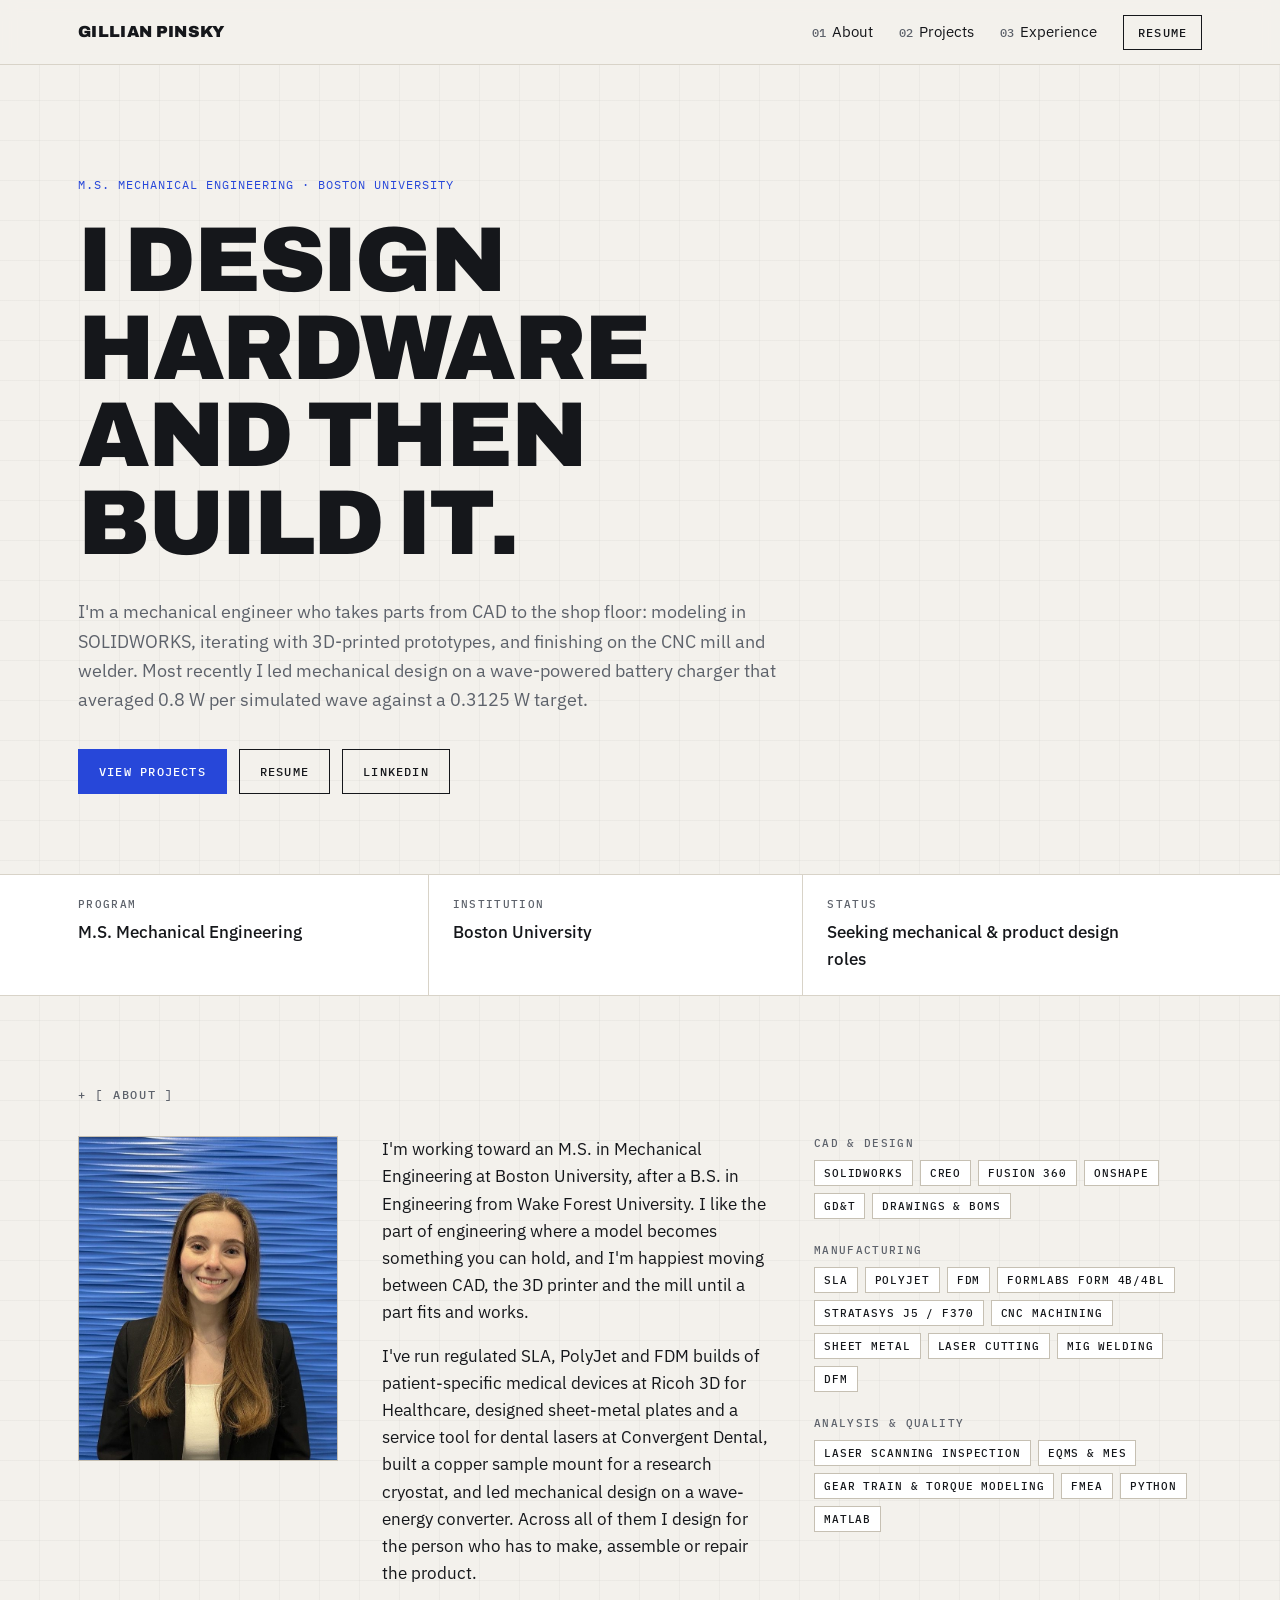
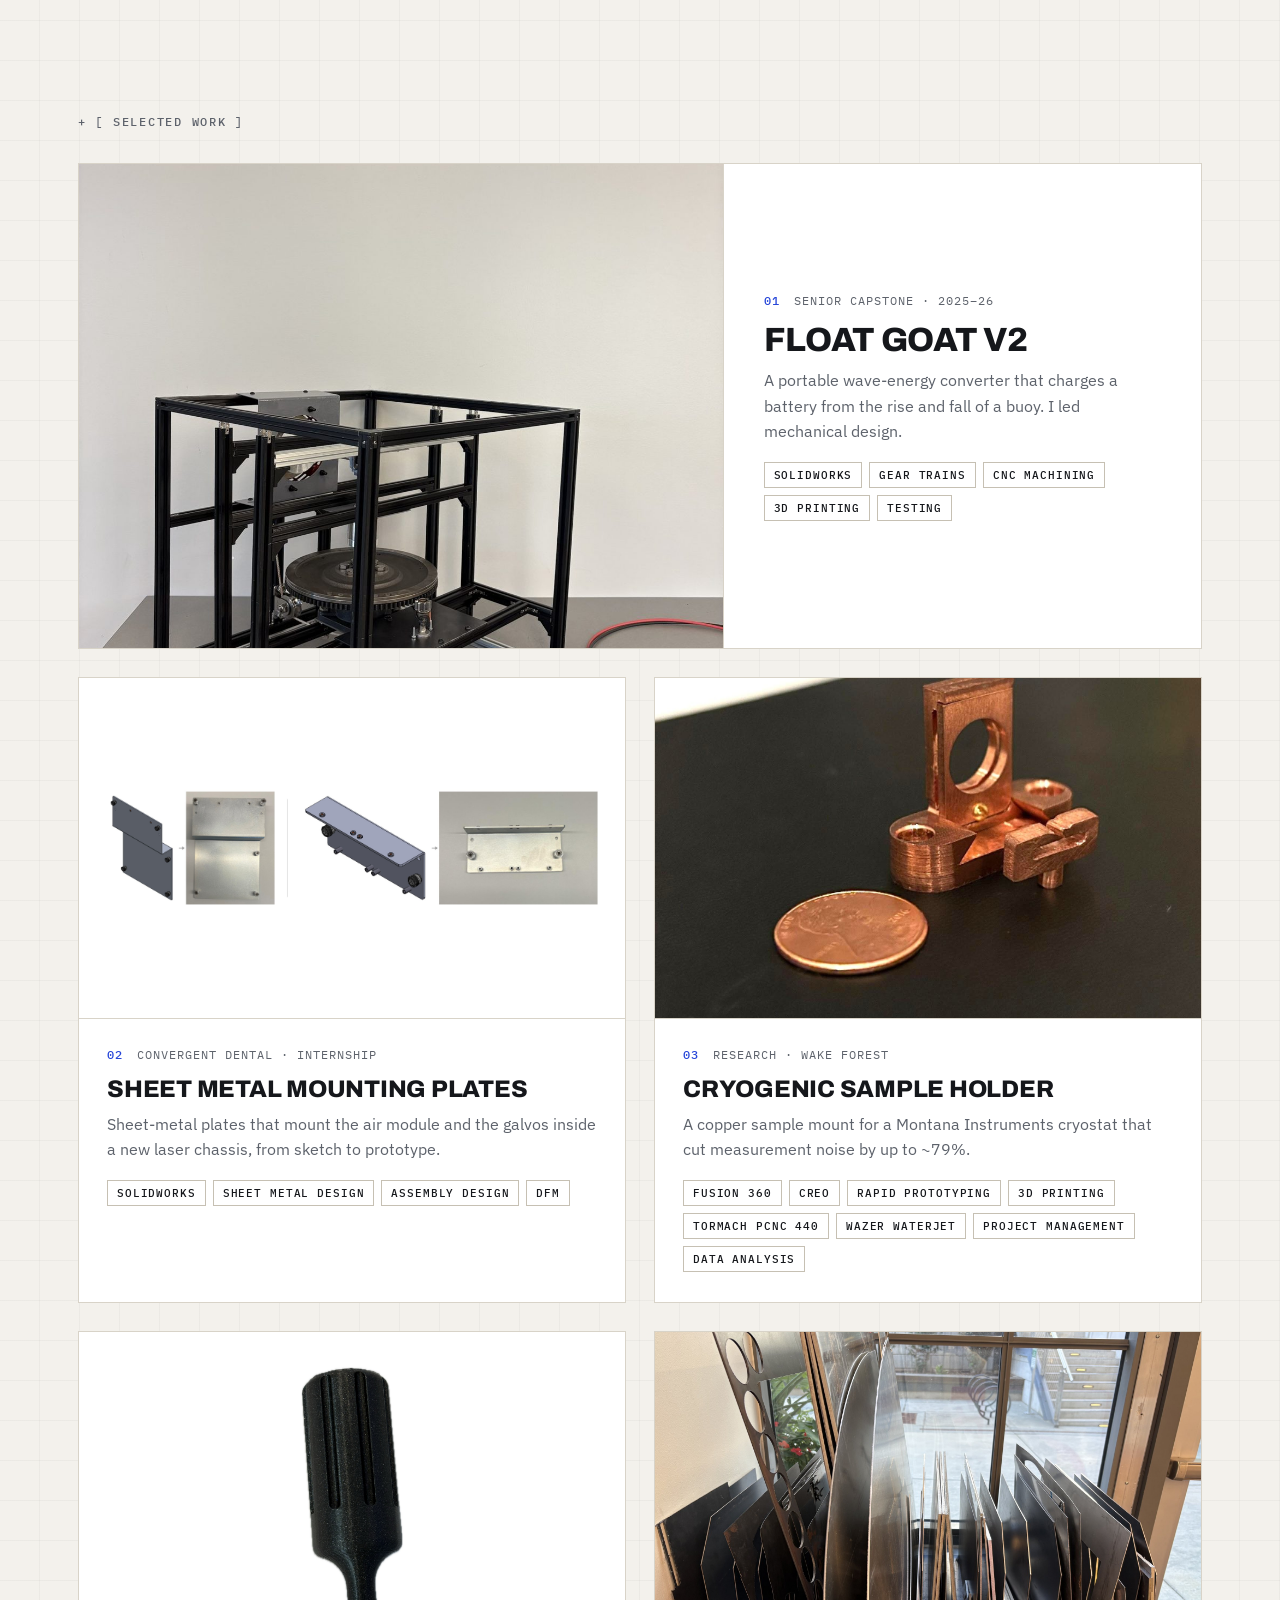
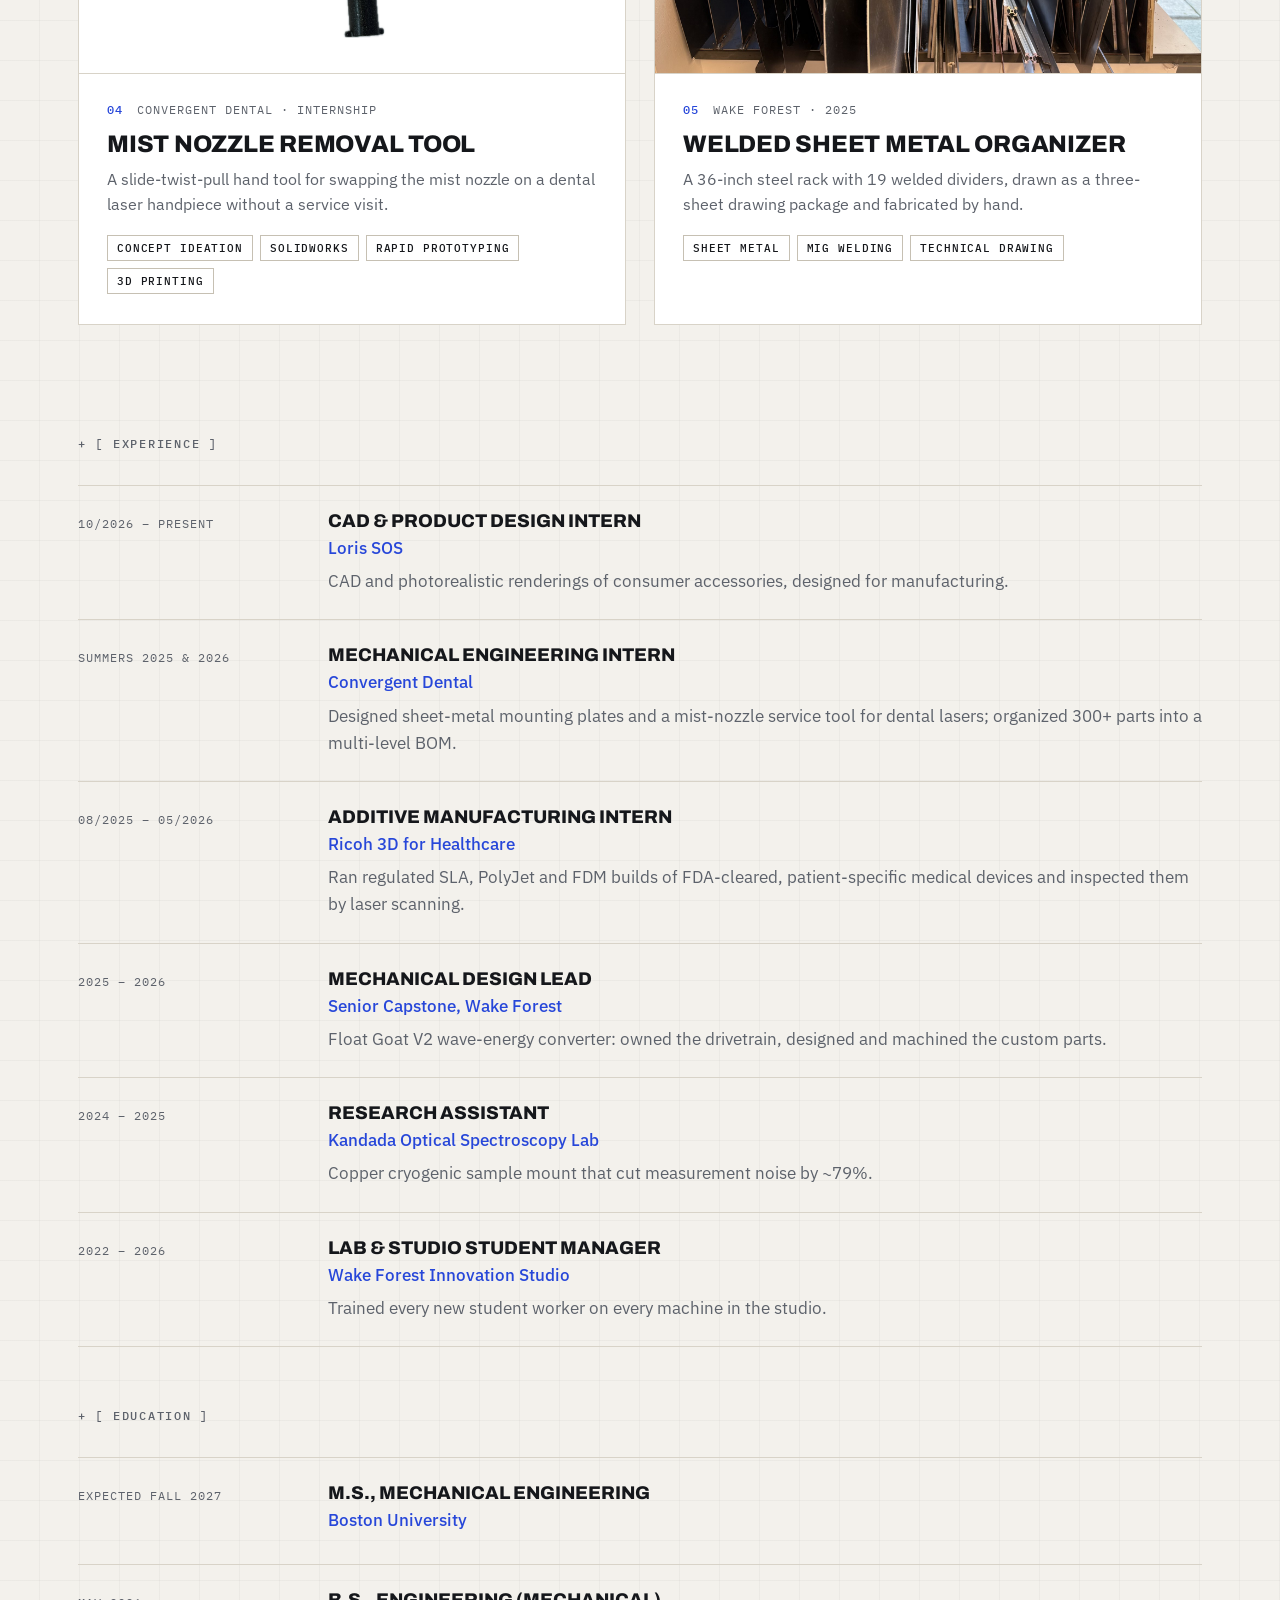
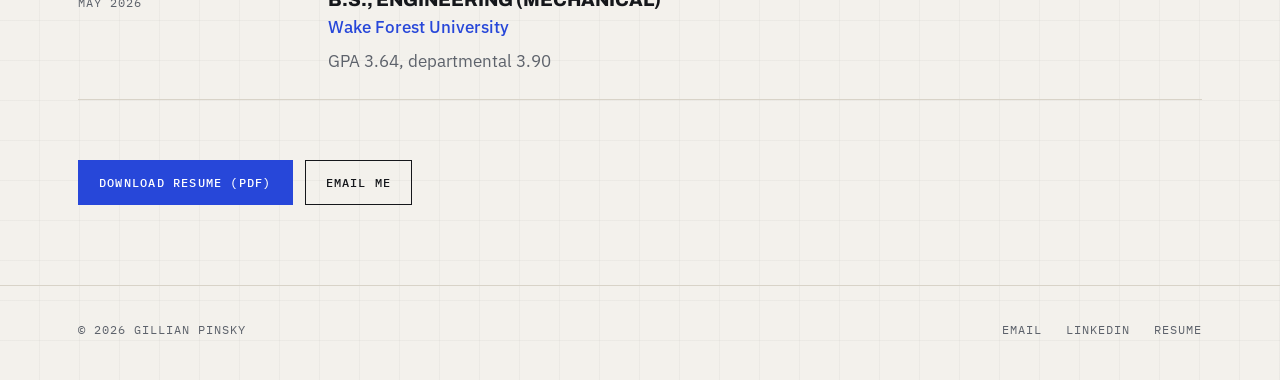
==== index.html @ eac373d4 "Correct overstated claims: power comparison, RPM deviation, lifespan, payback, plates and nozzle res" ====
<!doctype html>
<html lang="en">
<head>
<meta charset="utf-8">
<meta name="viewport" content="width=device-width, initial-scale=1">
<title>Gillian Pinsky | Mechanical Engineer</title>
<meta name="description" content="Engineering portfolio of Gillian Pinsky: mechanical design, prototyping and fabrication.">
<meta property="og:title" content="Gillian Pinsky | Mechanical Engineer">
<meta property="og:description" content="Engineering portfolio of Gillian Pinsky: mechanical design, prototyping and fabrication.">
<meta property="og:image" content="assets/float-goat/prototype-front-three-quarter-1.jpg">
<link rel="icon" href="data:image/svg+xml,<svg xmlns='http://www.w3.org/2000/svg' viewBox='0 0 100 100'><rect width='100' height='100' fill='%2314161a'/><text x='50' y='66' font-size='46' text-anchor='middle' fill='%23f2f0eb' font-family='Arial' font-weight='900'>GP</text></svg>">
<link rel="preconnect" href="https://fonts.googleapis.com"><link rel="preconnect" href="https://fonts.gstatic.com" crossorigin><link href="https://fonts.googleapis.com/css2?family=Archivo:wght@500;700;800;900&family=IBM+Plex+Mono:wght@400;500&family=IBM+Plex+Sans:wght@400;500;600&display=swap" rel="stylesheet">
<link rel="stylesheet" href="css/style.css?v=1794260474">
</head>
<body>
<header class="hdr"><div class="wrap">
  <a class="brand" href="index.html#top">GILLIAN PINSKY</a>
  <nav><a href="index.html#about"><i>01</i>About</a><a href="index.html#projects"><i>02</i>Projects</a><a href="index.html#experience"><i>03</i>Experience</a><a class="resume" href="files/Gillian-Pinsky-Resume.pdf">Resume</a></nav>
</div></header>
<main id="top">

<section class="hero"><div class="wrap">
<div class="mono kicker">M.S. MECHANICAL ENGINEERING &middot; BOSTON UNIVERSITY</div>
<h1>I design hardware and then build it.</h1>
<p class="lede">I'm a mechanical engineer who takes parts from CAD to the shop floor: modeling in SOLIDWORKS, iterating with 3D-printed prototypes, and finishing on the CNC mill and welder. Most recently I led mechanical design on a wave-powered battery charger that averaged 0.8 W per simulated wave against a 0.3125 W target.</p>
<div class="btns"><a class="btn solid" href="#projects">View projects</a><a class="btn" href="files/Gillian-Pinsky-Resume.pdf">Resume</a><a class="btn" href="https://www.linkedin.com/in/gillian-pinsky-1a576a236/">LinkedIn</a></div>
</div></section>

<section class="facts"><div class="wrap">
<div><div class="k">Program</div><div class="v">M.S. Mechanical Engineering</div></div>
<div><div class="k">Institution</div><div class="v">Boston University</div></div>
<div><div class="k">Status</div><div class="v">Seeking mechanical &amp; product design roles</div></div>
</div></section>

<section id="about" class="sec"><div class="wrap">
<div class="label">+ [ ABOUT ]</div>
<div class="about">
<img class="headshot" src="assets/about/headshot.jpg" alt="Gillian Pinsky">
<div class="prose">
<p>I'm working toward an M.S. in Mechanical Engineering at Boston University, after a B.S. in Engineering from Wake Forest University. I like the part of engineering where a model becomes something you can hold, and I'm happiest moving between CAD, the 3D printer and the mill until a part fits and works.</p>
<p>I've run regulated SLA, PolyJet and FDM builds of patient-specific medical devices at Ricoh 3D for Healthcare, designed sheet-metal plates and a service tool for dental lasers at Convergent Dental, built a copper sample mount for a research cryostat, and led mechanical design on a wave-energy converter. Across all of them I design for the person who has to make, assemble or repair the product.</p>
</div>
<div class="skills">
<div class="k">CAD &amp; Design</div><div class="chips"><span>SOLIDWORKS</span><span>Creo</span><span>Fusion 360</span><span>Onshape</span><span>GD&amp;T</span><span>Drawings &amp; BOMs</span></div>
<div class="k">Manufacturing</div><div class="chips"><span>SLA</span><span>PolyJet</span><span>FDM</span><span>Formlabs Form 4B/4BL</span><span>Stratasys J5 / F370</span><span>CNC machining</span><span>Sheet metal</span><span>Laser cutting</span><span>MIG welding</span><span>DFM</span></div>
<div class="k">Analysis &amp; Quality</div><div class="chips"><span>Laser scanning inspection</span><span>eQMS &amp; MES</span><span>Gear train &amp; torque modeling</span><span>FMEA</span><span>Python</span><span>MATLAB</span></div>
</div>
</div>
</div></section>

<section id="projects" class="sec"><div class="wrap">
<div class="label">+ [ SELECTED WORK ]</div>
<div class="cards"><a class="card" href="projects/float-goat.html">
<div class="thumb"><img src="assets/float-goat/prototype-front-three-quarter-1.jpg" alt="Float Goat V2" loading="lazy"></div>
<div class="card-body"><div class="mono row"><b>01</b><span>SENIOR CAPSTONE &middot; 2025&ndash;26</span></div>
<h3>Float Goat V2</h3><p>A portable wave-energy converter that charges a battery from the rise and fall of a buoy. I led mechanical design.</p><div class="chips"><span>SOLIDWORKS</span><span>Gear trains</span><span>CNC machining</span><span>3D printing</span><span>Testing</span></div></div></a><a class="card" href="projects/sheet-metal-plates.html">
<div class="thumb pad"><img src="assets/plates/hero-cad-to-prototype.jpg" alt="Sheet Metal Mounting Plates" loading="lazy"></div>
<div class="card-body"><div class="mono row"><b>02</b><span>CONVERGENT DENTAL &middot; INTERNSHIP</span></div>
<h3>Sheet Metal Mounting Plates</h3><p>Sheet-metal plates that mount the air module and the galvos inside a new laser chassis, from sketch to prototype.</p><div class="chips"><span>SOLIDWORKS</span><span>Sheet metal design</span><span>Assembly design</span><span>DFM</span></div></div></a><a class="card" href="projects/cryogenic-sample-holder.html">
<div class="thumb"><img src="assets/cryo/machined-final-penny.jpg" alt="Cryogenic Sample Holder" loading="lazy"></div>
<div class="card-body"><div class="mono row"><b>03</b><span>RESEARCH &middot; WAKE FOREST</span></div>
<h3>Cryogenic Sample Holder</h3><p>A copper sample mount for a Montana Instruments cryostat that cut measurement noise by up to ~79%.</p><div class="chips"><span>Fusion 360</span><span>Creo</span><span>Rapid prototyping</span><span>3D printing</span><span>Tormach PCNC 440</span><span>Wazer waterjet</span><span>Project management</span><span>Data analysis</span></div></div></a><a class="card" href="projects/mist-nozzle-tool.html">
<div class="thumb pad"><img src="assets/nozzle/printed-tool.jpg" alt="Mist Nozzle Removal Tool" loading="lazy"></div>
<div class="card-body"><div class="mono row"><b>04</b><span>CONVERGENT DENTAL &middot; INTERNSHIP</span></div>
<h3>Mist Nozzle Removal Tool</h3><p>A slide-twist-pull hand tool for swapping the mist nozzle on a dental laser handpiece without a service visit.</p><div class="chips"><span>Concept ideation</span><span>SOLIDWORKS</span><span>Rapid prototyping</span><span>3D printing</span></div></div></a><a class="card" href="projects/sheet-metal-organizer.html">
<div class="thumb"><img src="assets/organizer/rack-in-use.jpg" alt="Welded Sheet Metal Organizer" loading="lazy"></div>
<div class="card-body"><div class="mono row"><b>05</b><span>WAKE FOREST &middot; 2025</span></div>
<h3>Welded Sheet Metal Organizer</h3><p>A 36-inch steel rack with 19 welded dividers, drawn as a three-sheet drawing package and fabricated by hand.</p><div class="chips"><span>Sheet metal</span><span>MIG welding</span><span>Technical drawing</span></div></div></a></div>
</div></section>

<section id="experience" class="sec"><div class="wrap">
<div class="label">+ [ EXPERIENCE ]</div>
<div class="xp"><div class="xp-row"><div class="mono when">10/2026 &ndash; Present</div><div><h3>CAD &amp; Product Design Intern</h3><div class="org">Loris SOS</div><p>CAD and photorealistic renderings of consumer accessories, designed for manufacturing.</p></div></div><div class="xp-row"><div class="mono when">Summers 2025 &amp; 2026</div><div><h3>Mechanical Engineering Intern</h3><div class="org">Convergent Dental</div><p>Designed sheet-metal mounting plates and a mist-nozzle service tool for dental lasers; organized 300+ parts into a multi-level BOM.</p></div></div><div class="xp-row"><div class="mono when">08/2025 &ndash; 05/2026</div><div><h3>Additive Manufacturing Intern</h3><div class="org">Ricoh 3D for Healthcare</div><p>Ran regulated SLA, PolyJet and FDM builds of FDA-cleared, patient-specific medical devices and inspected them by laser scanning.</p></div></div><div class="xp-row"><div class="mono when">2025 &ndash; 2026</div><div><h3>Mechanical Design Lead</h3><div class="org">Senior Capstone, Wake Forest</div><p>Float Goat V2 wave-energy converter: owned the drivetrain, designed and machined the custom parts.</p></div></div><div class="xp-row"><div class="mono when">2024 &ndash; 2025</div><div><h3>Research Assistant</h3><div class="org">Kandada Optical Spectroscopy Lab</div><p>Copper cryogenic sample mount that cut measurement noise by ~79%.</p></div></div><div class="xp-row"><div class="mono when">2022 &ndash; 2026</div><div><h3>Lab &amp; Studio Student Manager</h3><div class="org">Wake Forest Innovation Studio</div><p>Trained every new student worker on every machine in the studio.</p></div></div></div>
<div class="label">+ [ EDUCATION ]</div>
<div class="xp">
<div class="xp-row"><div class="mono when">Expected Fall 2027</div><div><h3>M.S., Mechanical Engineering</h3><div class="org">Boston University</div></div></div>
<div class="xp-row"><div class="mono when">May 2026</div><div><h3>B.S., Engineering (Mechanical)</h3><div class="org">Wake Forest University</div><p>GPA 3.64, departmental 3.90</p></div></div>
</div>
<div class="btns"><a class="btn solid" href="files/Gillian-Pinsky-Resume.pdf">Download resume (PDF)</a><a class="btn" href="mailto:gillianapinsky@gmail.com">Email me</a></div>
</div></section>

</main>
<footer class="ftr"><div class="wrap">
  <div class="mono">&copy; 2026 GILLIAN PINSKY</div>
  <div class="mono links"><a href="mailto:gillianapinsky@gmail.com">EMAIL</a><a href="https://www.linkedin.com/in/gillian-pinsky-1a576a236/">LINKEDIN</a><a href="files/Gillian-Pinsky-Resume.pdf">RESUME</a></div>
</div></footer>
</body>
</html>
---- css/style.css ----
/* Gillian Pinsky portfolio, design v2 */
:root{
  --bg:#f3f1ec; --surface:#ffffff; --ink:#15171b; --muted:#5d626b; --line:#d8d3c8; --line2:#c6c0b3;
  --accent:#2747d9; --accent-ink:#ffffff;
  --display:"Archivo",system-ui,sans-serif; --body:"IBM Plex Sans",system-ui,sans-serif; --mono:"IBM Plex Mono",ui-monospace,monospace;
}
*{box-sizing:border-box}
html{scroll-behavior:smooth;scroll-padding-top:80px}
body{margin:0;background:var(--bg);color:var(--ink);font:400 17px/1.6 var(--body);-webkit-font-smoothing:antialiased;
  background-image:linear-gradient(var(--bg) 0 0),repeating-linear-gradient(0deg,transparent 0 39px,rgba(21,23,27,.035) 39px 40px),repeating-linear-gradient(90deg,transparent 0 39px,rgba(21,23,27,.035) 39px 40px);
  background-size:0 0,auto,auto}
img,video{max-width:100%;display:block}
a{color:inherit;text-decoration:none}
.wrap{max-width:1180px;margin:0 auto;padding:0 28px}
.mono{font-family:var(--mono);font-size:.78rem;letter-spacing:.08em;text-transform:uppercase}

/* header */
.hdr{position:sticky;top:0;z-index:20;background:rgba(243,241,236,.92);backdrop-filter:blur(8px);border-bottom:1px solid var(--line)}
.hdr .wrap{display:flex;align-items:center;justify-content:space-between;height:64px}
.brand{font:900 1rem/1 var(--display);letter-spacing:.02em}
.hdr nav{display:flex;align-items:center;gap:26px;font-size:.92rem}
.hdr nav a i{font:500 .72rem var(--mono);color:var(--muted);font-style:normal;margin-right:6px}
.hdr nav a:hover,.hdr nav a.on{color:var(--accent)}
.hdr nav a.on i,.hdr nav a:hover i{color:var(--accent)}
.hdr nav .resume{font:500 .72rem var(--mono);letter-spacing:.1em;text-transform:uppercase;border:1px solid var(--ink);padding:9px 14px}
.hdr nav .resume:hover{background:var(--ink);color:var(--bg)}

/* hero */
.hero{padding:110px 0 80px}
.kicker{color:var(--accent);margin-bottom:22px}
.kicker b{font-weight:500}
.hero h1,.phero h1{font:900 clamp(2.6rem,7.2vw,6rem)/.95 var(--display);text-transform:uppercase;letter-spacing:-.025em;margin:0 0 30px;max-width:13ch}
.phero h1{font-size:clamp(2.3rem,5.6vw,4.6rem);max-width:16ch}
.lede{font-size:1.15rem;color:var(--muted);max-width:40em;margin:0}
.btns{display:flex;flex-wrap:wrap;gap:12px;margin-top:34px}
.btn{font:500 .76rem var(--mono);letter-spacing:.1em;text-transform:uppercase;border:1px solid var(--ink);padding:14px 20px;transition:.15s}
.btn:hover{background:var(--ink);color:var(--bg)}
.btn.solid{background:var(--accent);border-color:var(--accent);color:var(--accent-ink)}
.btn.solid:hover{background:var(--ink);border-color:var(--ink)}

/* facts strip */
.facts{border-top:1px solid var(--line);border-bottom:1px solid var(--line);background:var(--surface)}
.facts .wrap{display:grid;grid-template-columns:repeat(auto-fit,minmax(200px,1fr))}
.facts .wrap>div{padding:22px 24px 22px 0;border-right:1px solid var(--line);margin-right:24px}
.facts .wrap>div:last-child{border-right:0}
.k{font:500 .7rem var(--mono);letter-spacing:.12em;text-transform:uppercase;color:var(--muted);margin-bottom:8px}
.v{font-weight:500}

/* sections */
.sec{padding:90px 0 20px}
.label{font:500 .78rem var(--mono);letter-spacing:.14em;color:var(--muted);margin:0 0 34px}
.chips{display:flex;flex-wrap:wrap;gap:7px}
.chips span{font:500 .68rem var(--mono);letter-spacing:.08em;text-transform:uppercase;border:1px solid var(--line2);background:var(--surface);padding:5px 9px}

/* about */
.about{display:grid;grid-template-columns:260px 1fr 1fr;gap:44px;align-items:start}
.headshot{width:100%;aspect-ratio:4/5;object-fit:cover;border:1px solid var(--line2)}
.prose p{margin:0 0 16px}
.skills .k{margin:0 0 10px}
.skills .chips{margin-bottom:24px}

/* project cards */
.cards{display:grid;grid-template-columns:repeat(2,1fr);gap:28px}
.card{background:var(--surface);border:1px solid var(--line);display:flex;flex-direction:column;transition:.2s}
.card:hover{border-color:var(--ink);transform:translateY(-3px)}
.card:first-child{grid-column:1/-1;display:grid;grid-template-columns:1.35fr 1fr}
.thumb{aspect-ratio:16/10;overflow:hidden;background:#fff;border-bottom:1px solid var(--line)}
.card:first-child .thumb{aspect-ratio:auto;min-height:380px;border-bottom:0;border-right:1px solid var(--line)}
.thumb img{width:100%;height:100%;object-fit:cover;transition:.4s}
.thumb.pad img{object-fit:contain;padding:22px}
.card:hover .thumb img{transform:scale(1.03)}
.card-body{padding:26px 28px 30px}
.card-body .row{display:flex;gap:14px;color:var(--muted);margin-bottom:12px}
.card-body .row b{color:var(--accent);font-weight:500}
.card h3{font:800 1.5rem/1.05 var(--display);text-transform:uppercase;letter-spacing:-.01em;margin:0 0 10px}
.card:first-child h3{font-size:2.1rem}
.card p{color:var(--muted);margin:0 0 18px;font-size:.98rem}

/* experience */
.xp{border-top:1px solid var(--line);margin-bottom:60px}
.xp-row{display:grid;grid-template-columns:220px 1fr;gap:30px;padding:24px 0;border-bottom:1px solid var(--line)}
.xp-row .when{color:var(--muted);padding-top:4px}
.xp-row h3{font:800 1.15rem/1.2 var(--display);text-transform:uppercase;margin:0}
.org{color:var(--accent);font-weight:500;margin:3px 0 6px}
.xp-row p{margin:0;color:var(--muted)}

/* project page */
.phero{padding:70px 0 50px}
.back{display:inline-block;color:var(--muted);margin-bottom:44px}
.back:hover{color:var(--accent)}
.block{padding:56px 0 0}
.block .label{margin:24px 0 0;padding-top:30px;border-top:1px solid var(--line)}
.block-text{max-width:46em;margin-bottom:26px}
.block h2{font:900 clamp(1.5rem,3vw,2.2rem)/1.05 var(--display);text-transform:uppercase;letter-spacing:-.01em;margin:0 0 12px;display:flex;align-items:baseline;gap:16px}
.block h2 .num{font:500 .85rem var(--mono);color:var(--accent);letter-spacing:.08em}
.block-text p{margin:0;color:var(--muted);font-size:1.07rem}
.block-text ul{margin:0;padding-left:1.15em;color:var(--muted);font-size:1.07rem}
.block-text li{margin-bottom:6px}
.hero-fig{padding-top:40px}
.fig{margin:0 0 22px}
.frame{display:flex;align-items:center;justify-content:center;background:var(--surface);border:1px solid var(--line);overflow:hidden}
.fig img,.fig video{width:100%;height:auto;max-height:720px;object-fit:contain}
.fig.pad .frame{padding:28px}
.fig figcaption{font:500 .7rem var(--mono);letter-spacing:.1em;text-transform:uppercase;color:var(--muted);margin-top:10px}
.figrow{display:grid;gap:22px;align-items:stretch}
.figrow.n2{grid-template-columns:1fr 1fr}
.figrow.n3{grid-template-columns:repeat(3,1fr)}
.figrow.n4{grid-template-columns:repeat(4,1fr)}
.figrow .fig{display:flex;flex-direction:column}
.figrow .frame{flex:1;min-height:0}
.figrow .fig img{max-height:520px}
.stats{display:grid;grid-template-columns:repeat(auto-fit,minmax(170px,1fr));border:1px solid var(--line);background:var(--surface);margin-bottom:22px}
.stats>div{padding:22px 24px;border-right:1px solid var(--line)}
.stats>div:last-child{border-right:0}
.stats b{display:block;font:900 2rem/1 var(--display);margin-bottom:6px}
.stats span{font:500 .7rem var(--mono);letter-spacing:.1em;text-transform:uppercase;color:var(--muted)}
.next{margin-top:80px;padding:50px 0;border-top:1px solid var(--line)}
.next .k{margin-bottom:12px}
.next a{font:900 clamp(1.6rem,4vw,3rem)/1 var(--display);text-transform:uppercase;letter-spacing:-.015em}
.next a:hover{color:var(--accent)}

/* footer */
.ftr{border-top:1px solid var(--line);padding:34px 0 40px;margin-top:60px;color:var(--muted)}
.ftr .wrap{display:flex;justify-content:space-between;gap:20px;flex-wrap:wrap}
.ftr .links{display:flex;gap:24px}
.ftr a:hover{color:var(--accent)}

@media (max-width:900px){
  .about{grid-template-columns:1fr}
  .headshot{max-width:260px}
  .cards{grid-template-columns:1fr}
  .card:first-child{grid-template-columns:1fr}
  .card:first-child .thumb{min-height:0;aspect-ratio:16/10;border-right:0;border-bottom:1px solid var(--line)}
  .figrow.n3,.figrow.n4{grid-template-columns:1fr 1fr}
  .xp-row{grid-template-columns:1fr;gap:6px}
}
@media (max-width:640px){
  .wrap{padding:0 16px}
  .hdr nav{gap:14px;font-size:.85rem}
  .hdr nav a i,.hdr nav .resume{display:none}
  .hero{padding:70px 0 50px}
  .figrow.n2,.figrow.n3,.figrow.n4{grid-template-columns:1fr}
  .stats{grid-template-columns:1fr}
  .stats>div{border-right:0;border-bottom:1px solid var(--line)}
  .facts .wrap>div{border-right:0;border-bottom:1px solid var(--line);margin-right:0}
}
.fig.small img{width:auto;max-width:min(100%,560px);margin:0 auto}
.card:first-child .thumb{aspect-ratio:4/3;min-height:0}
.card:first-child .card-body{align-self:center;padding:40px}
/* detail content */
.block-text{max-width:52em}
.block-text p+p{margin-top:12px}
.block-text ol{margin:0;padding-left:1.3em;color:var(--muted);font-size:1.07rem}
.block-text ol li{margin-bottom:6px}
.block-text b{color:var(--ink);font-weight:600}
.block-text ul+p,.block-text .table-wrap+p,.block-text p+ul,.block-text p+.table-wrap,.block-text ul+.table-wrap{margin-top:14px}
.note{font-size:.95rem!important;margin-top:12px!important}
.table-wrap{overflow-x:auto;margin-top:14px;border:1px solid var(--line);background:var(--surface)}
table{border-collapse:collapse;width:100%;font-size:.95rem}
th{font:500 .68rem var(--mono);letter-spacing:.1em;text-transform:uppercase;color:var(--muted);text-align:left;padding:12px 16px;border-bottom:1px solid var(--line)}
td{padding:12px 16px;border-bottom:1px solid var(--line);vertical-align:top}
tr:last-child td{border-bottom:0}
.ok{color:#1d7a46;font-weight:600}
.miss{color:#b3261e;font-weight:600}
.callout{font:500 .9rem var(--mono);background:var(--surface);border:1px solid var(--line);border-left:3px solid var(--accent);padding:14px 18px;margin:14px 0}
.fig video{max-height:none}
.block-text .btns{margin-top:18px}
.block-text .table-wrap+ul{margin-top:14px}
.spec{color:#8a5a00;font-weight:600}
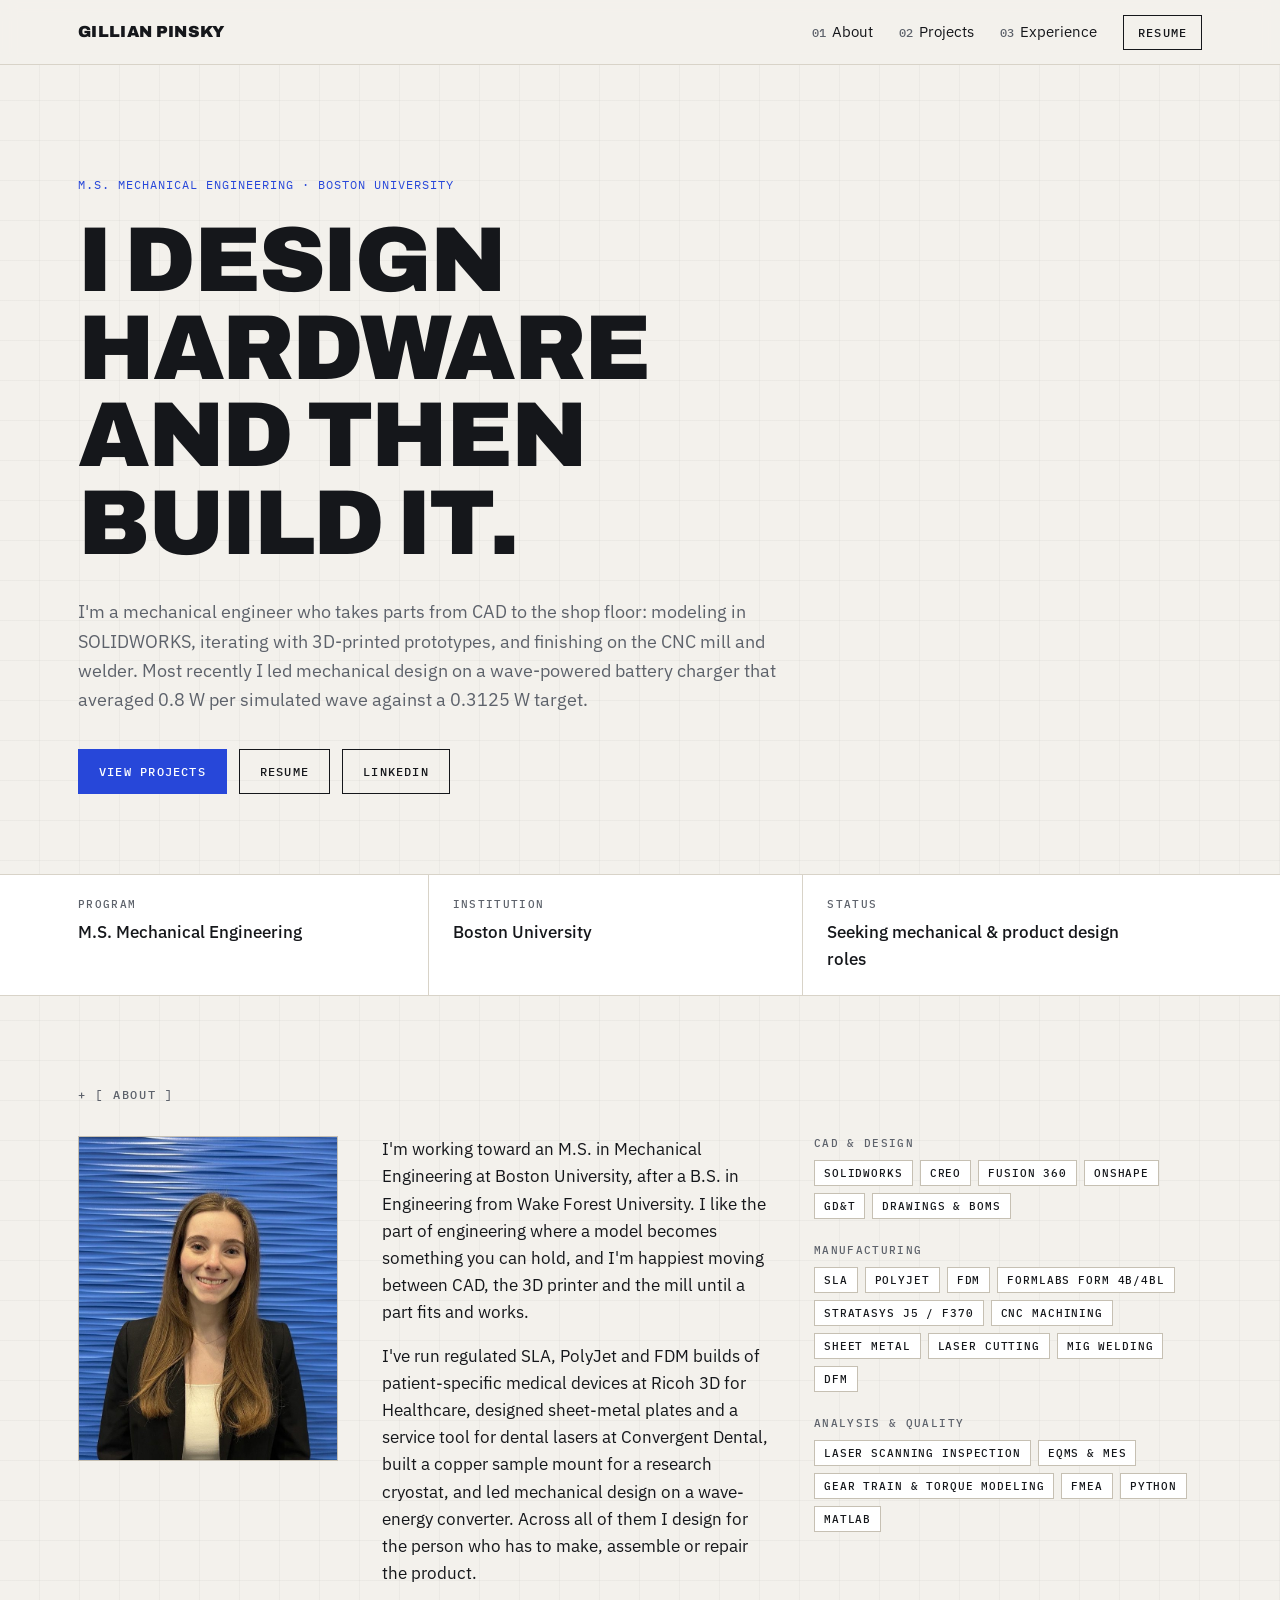
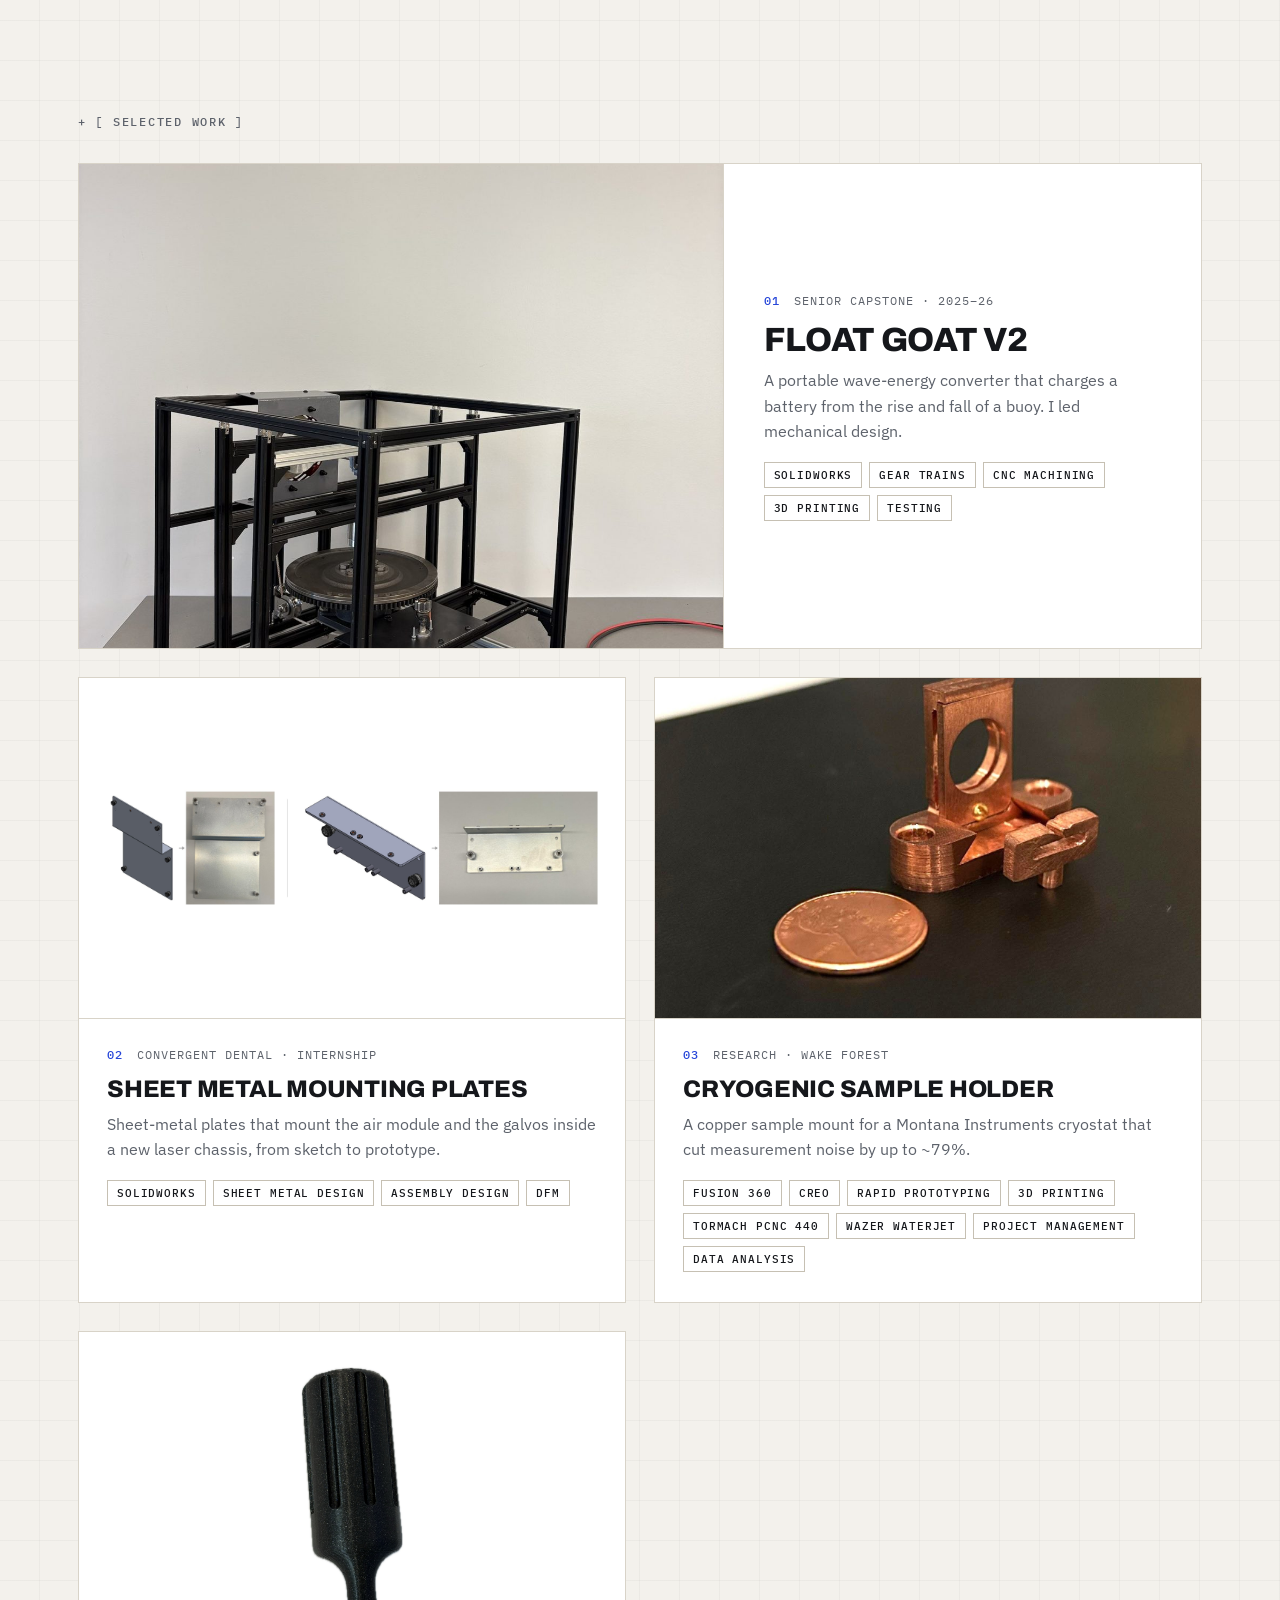
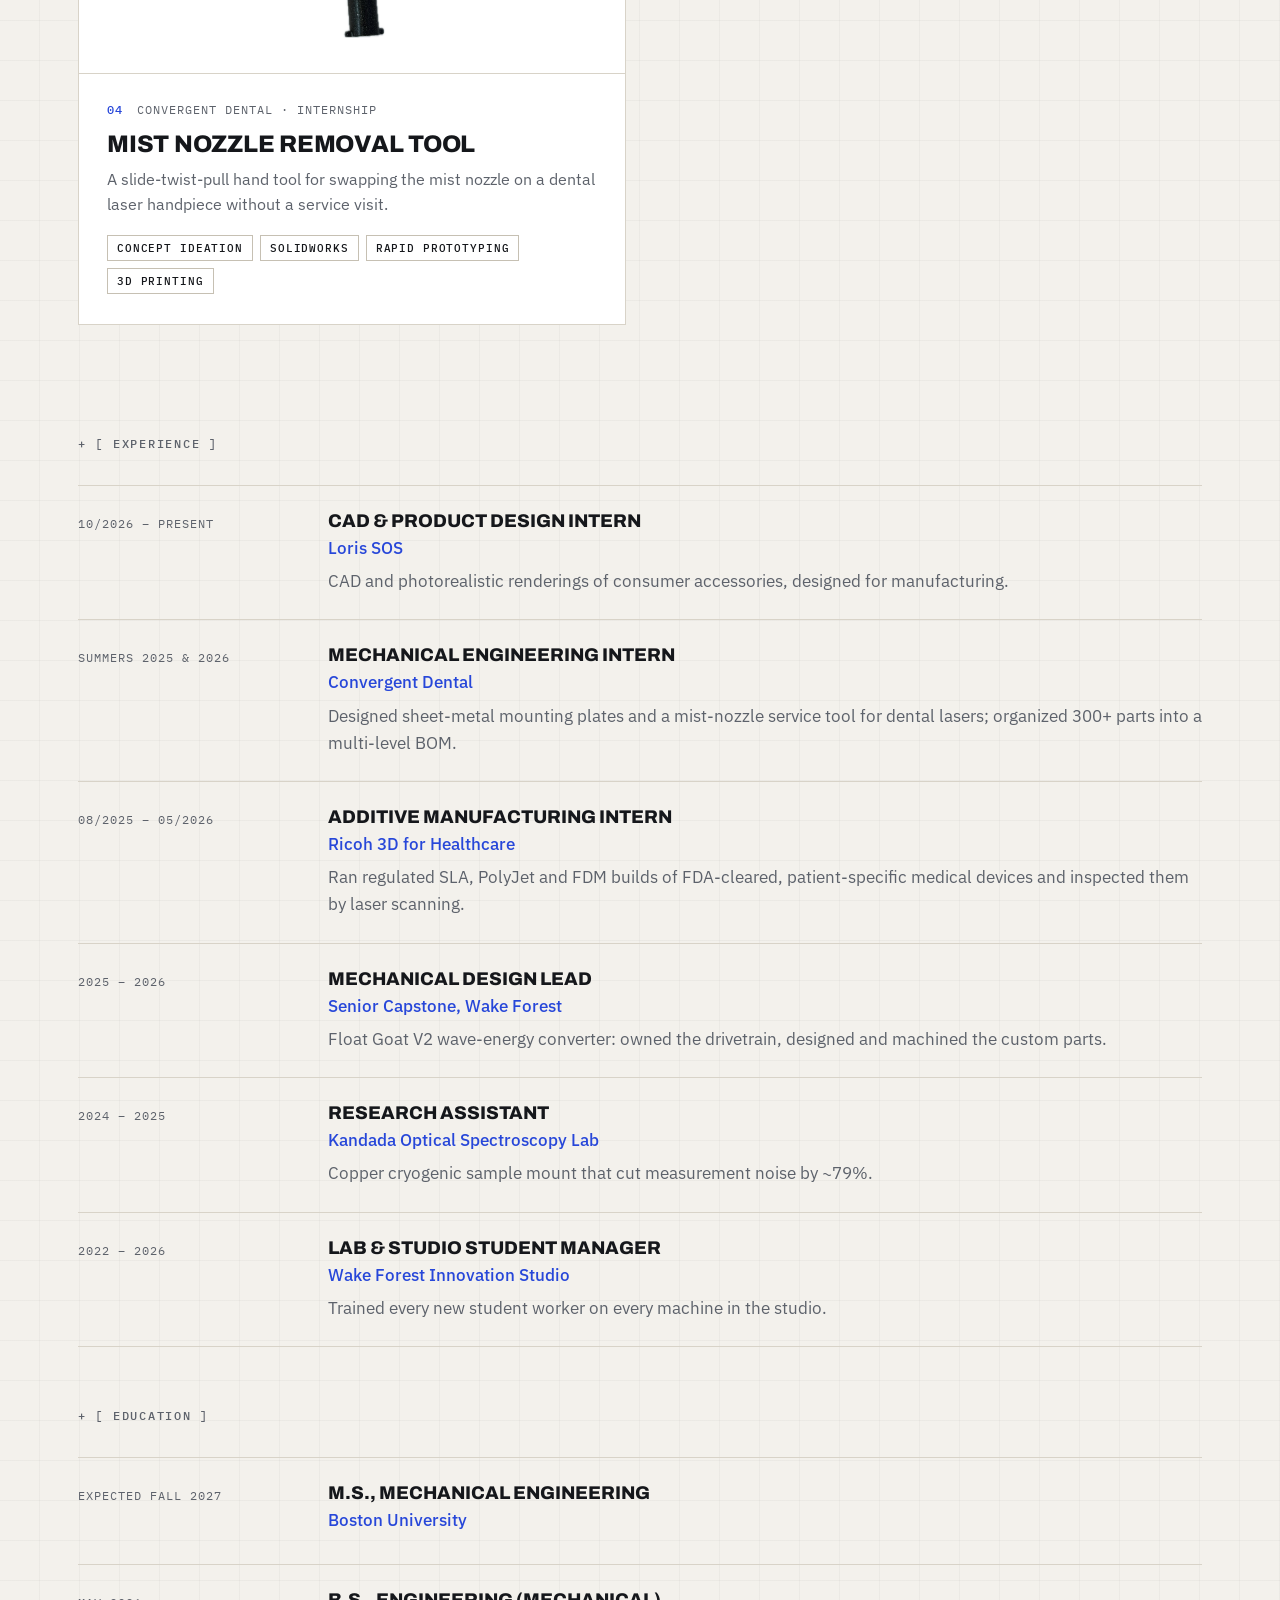
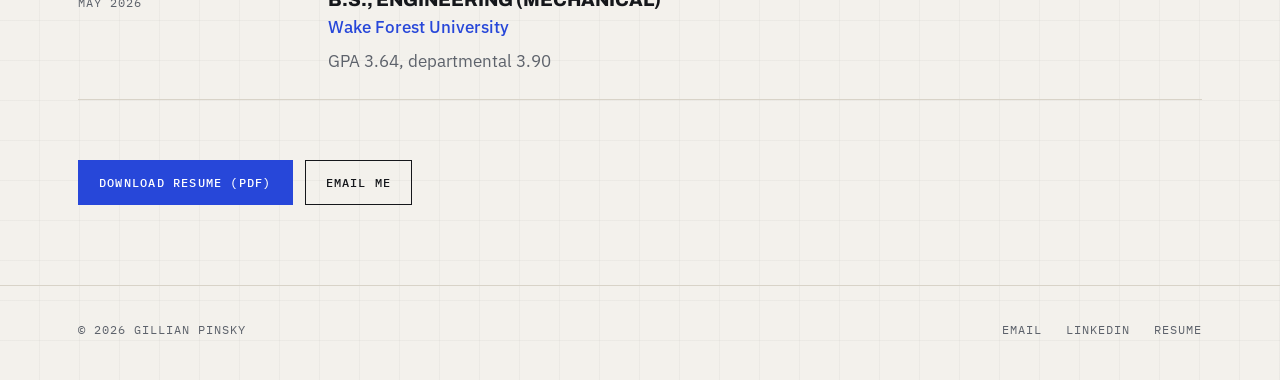
==== commit 831f926f: "Apply Gillian's answers: remove unverified Float Goat numbers, add plate material and fit test, nozz" ====
--- a/index.html
+++ b/index.html
@@ -10,7 +10,7 @@
 <meta property="og:image" content="assets/float-goat/prototype-front-three-quarter-1.jpg">
 <link rel="icon" href="data:image/svg+xml,<svg xmlns='http://www.w3.org/2000/svg' viewBox='0 0 100 100'><rect width='100' height='100' fill='%2314161a'/><text x='50' y='66' font-size='46' text-anchor='middle' fill='%23f2f0eb' font-family='Arial' font-weight='900'>GP</text></svg>">
 <link rel="preconnect" href="https://fonts.googleapis.com"><link rel="preconnect" href="https://fonts.gstatic.com" crossorigin><link href="https://fonts.googleapis.com/css2?family=Archivo:wght@500;700;800;900&family=IBM+Plex+Mono:wght@400;500&family=IBM+Plex+Sans:wght@400;500;600&display=swap" rel="stylesheet">
-<link rel="stylesheet" href="css/style.css?v=1794260474">
+<link rel="stylesheet" href="css/style.css?v=1794261605">
 </head>
 <body>
 <header class="hdr"><div class="wrap">
@@ -62,10 +62,7 @@
 <h3>Cryogenic Sample Holder</h3><p>A copper sample mount for a Montana Instruments cryostat that cut measurement noise by up to ~79%.</p><div class="chips"><span>Fusion 360</span><span>Creo</span><span>Rapid prototyping</span><span>3D printing</span><span>Tormach PCNC 440</span><span>Wazer waterjet</span><span>Project management</span><span>Data analysis</span></div></div></a><a class="card" href="projects/mist-nozzle-tool.html">
 <div class="thumb pad"><img src="assets/nozzle/printed-tool.jpg" alt="Mist Nozzle Removal Tool" loading="lazy"></div>
 <div class="card-body"><div class="mono row"><b>04</b><span>CONVERGENT DENTAL &middot; INTERNSHIP</span></div>
-<h3>Mist Nozzle Removal Tool</h3><p>A slide-twist-pull hand tool for swapping the mist nozzle on a dental laser handpiece without a service visit.</p><div class="chips"><span>Concept ideation</span><span>SOLIDWORKS</span><span>Rapid prototyping</span><span>3D printing</span></div></div></a><a class="card" href="projects/sheet-metal-organizer.html">
-<div class="thumb"><img src="assets/organizer/rack-in-use.jpg" alt="Welded Sheet Metal Organizer" loading="lazy"></div>
-<div class="card-body"><div class="mono row"><b>05</b><span>WAKE FOREST &middot; 2025</span></div>
-<h3>Welded Sheet Metal Organizer</h3><p>A 36-inch steel rack with 19 welded dividers, drawn as a three-sheet drawing package and fabricated by hand.</p><div class="chips"><span>Sheet metal</span><span>MIG welding</span><span>Technical drawing</span></div></div></a></div>
+<h3>Mist Nozzle Removal Tool</h3><p>A slide-twist-pull hand tool for swapping the mist nozzle on a dental laser handpiece without a service visit.</p><div class="chips"><span>Concept ideation</span><span>SOLIDWORKS</span><span>Rapid prototyping</span><span>3D printing</span></div></div></a></div>
 </div></section>
 
 <section id="experience" class="sec"><div class="wrap">
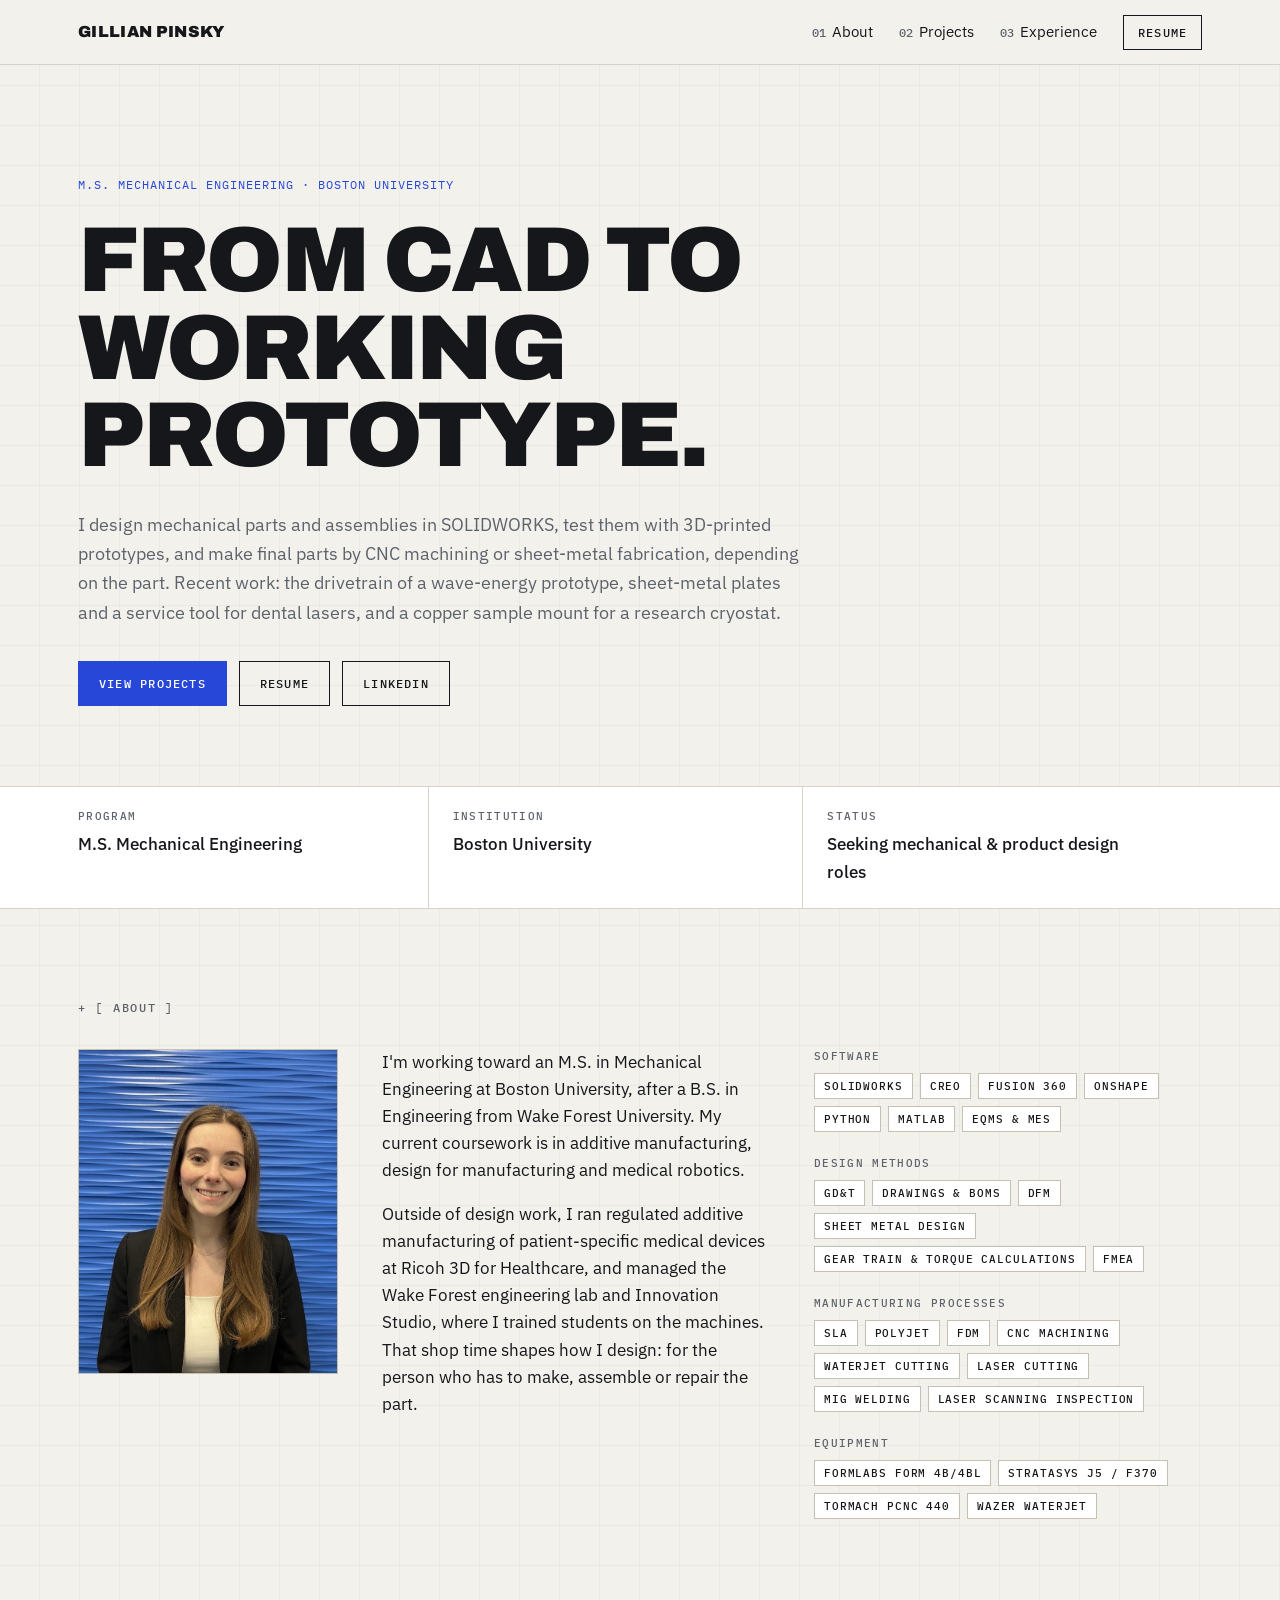
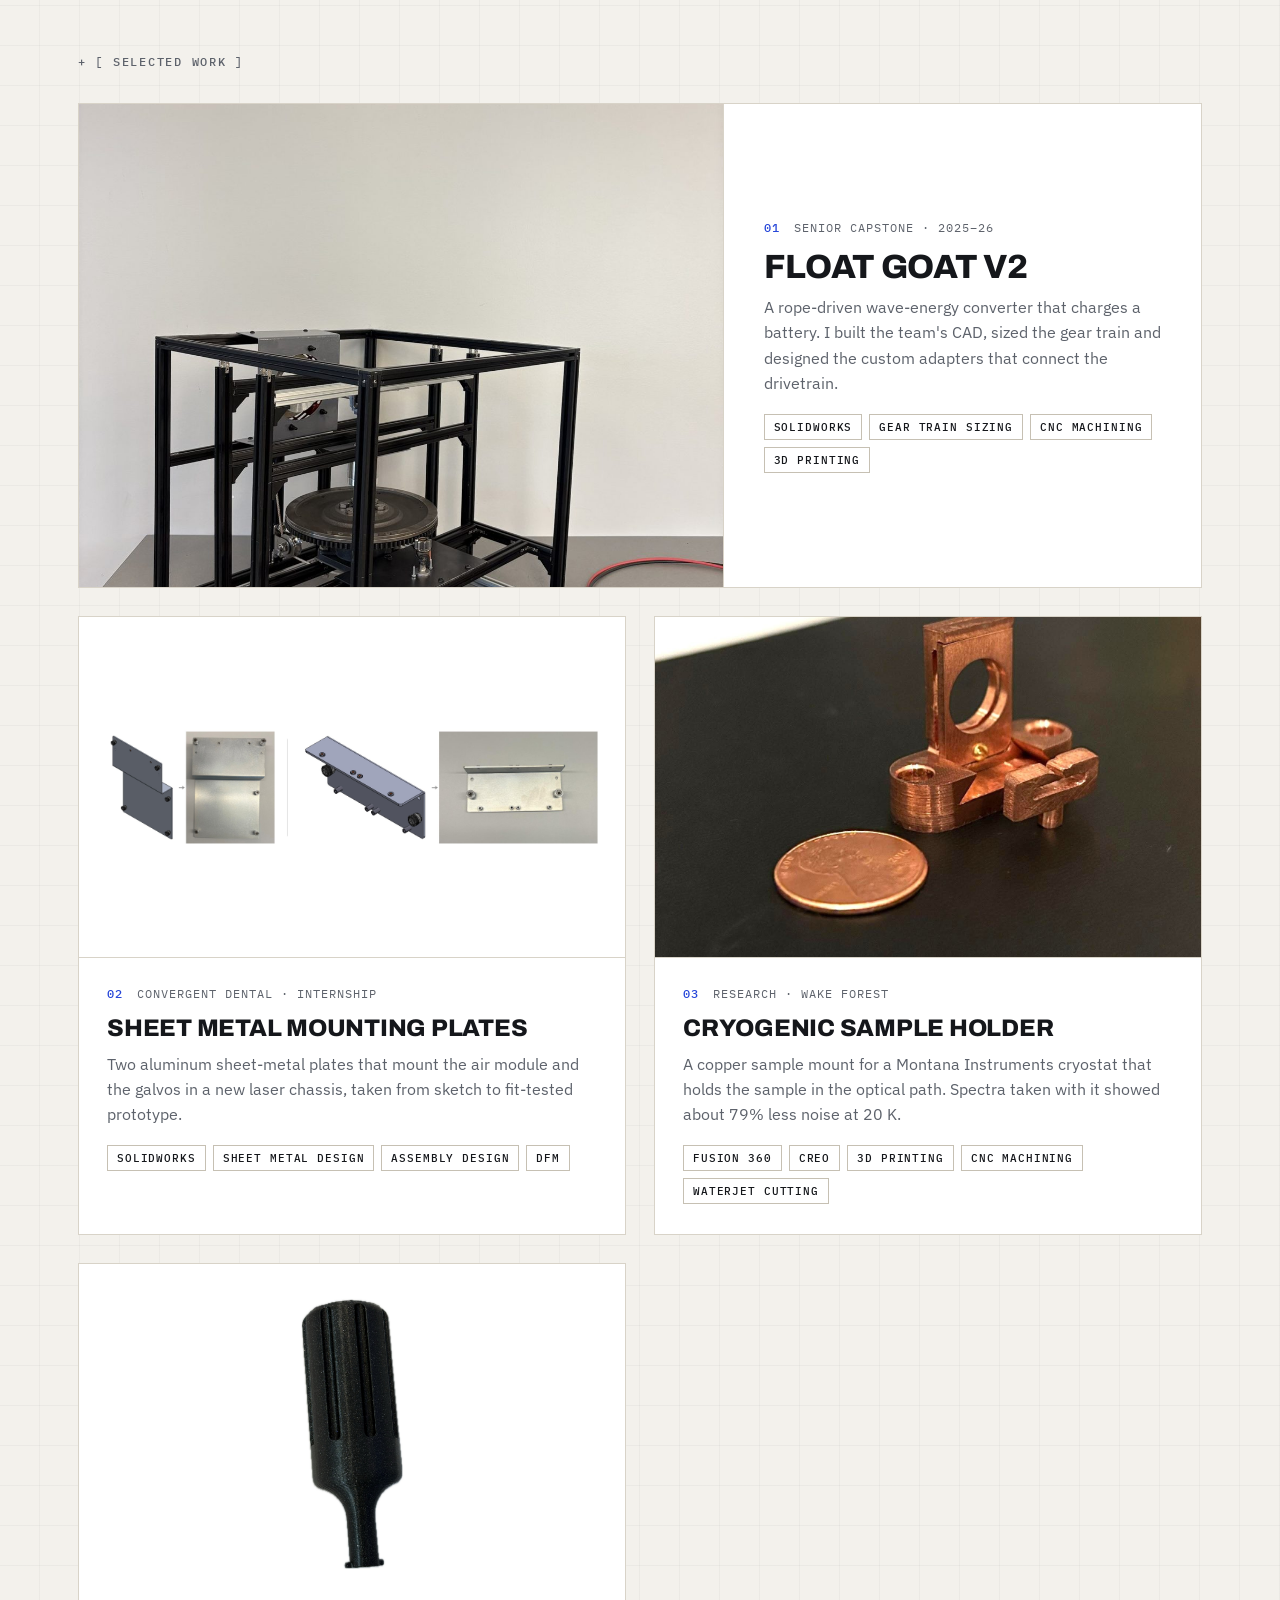
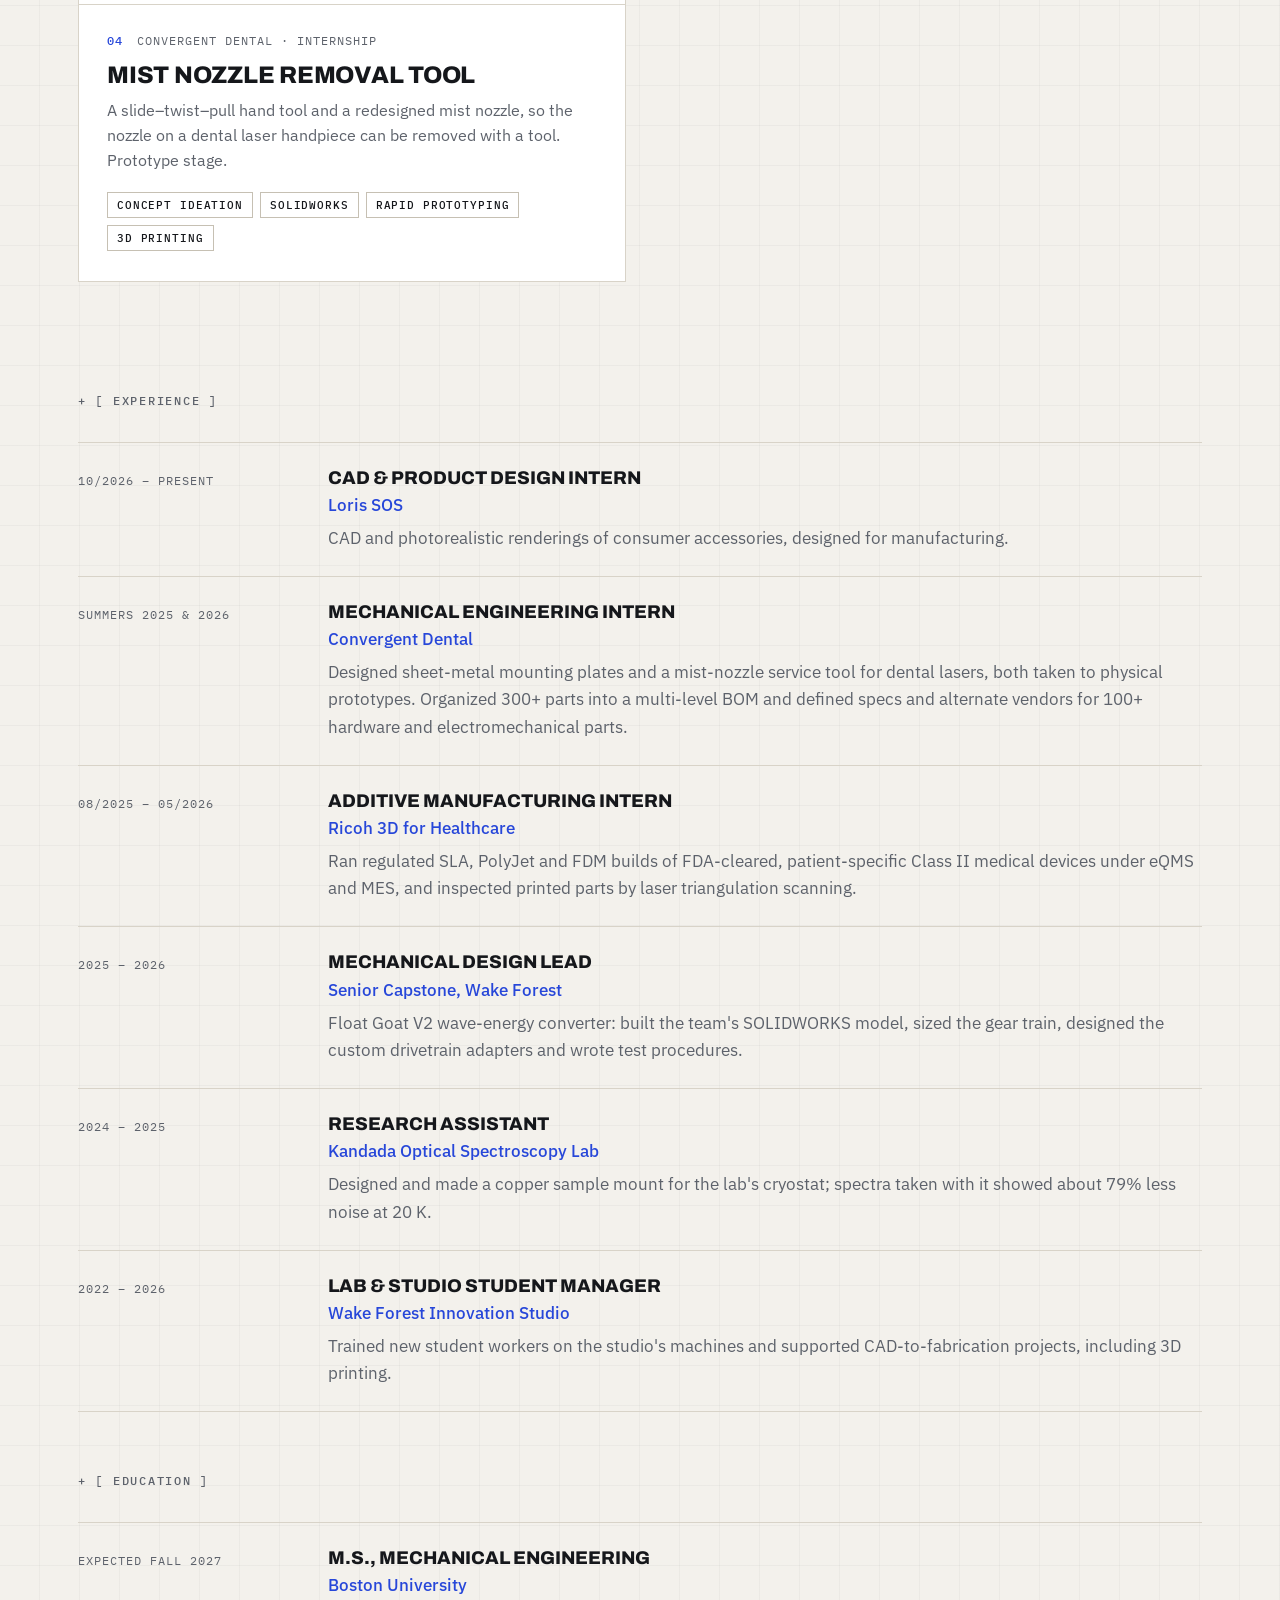
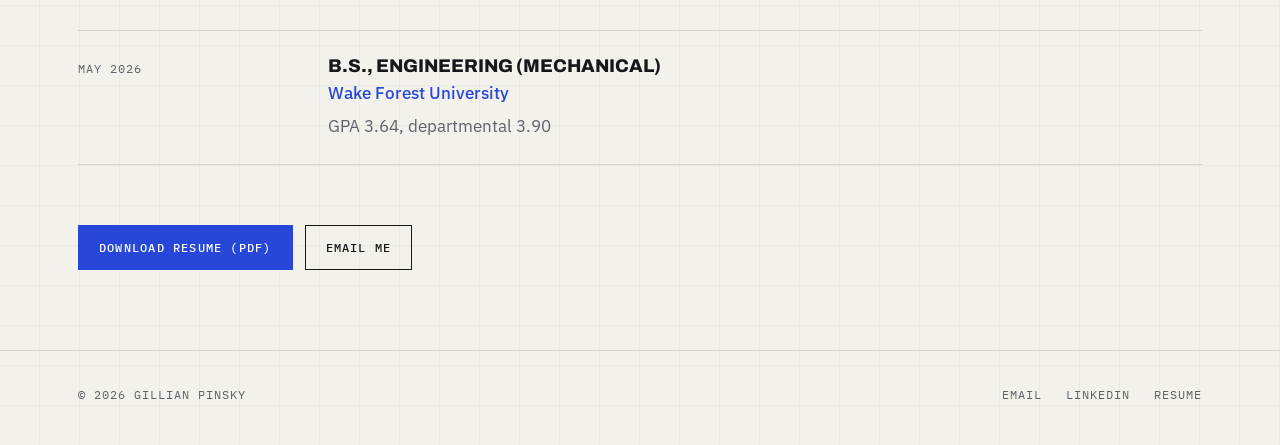
==== commit b220889e: "Accuracy revision: qualify unsupported claims, label measured vs. estimated results, fix captions, r" ====
--- a/index.html
+++ b/index.html
@@ -10,7 +10,7 @@
 <meta property="og:image" content="assets/float-goat/prototype-front-three-quarter-1.jpg">
 <link rel="icon" href="data:image/svg+xml,<svg xmlns='http://www.w3.org/2000/svg' viewBox='0 0 100 100'><rect width='100' height='100' fill='%2314161a'/><text x='50' y='66' font-size='46' text-anchor='middle' fill='%23f2f0eb' font-family='Arial' font-weight='900'>GP</text></svg>">
 <link rel="preconnect" href="https://fonts.googleapis.com"><link rel="preconnect" href="https://fonts.gstatic.com" crossorigin><link href="https://fonts.googleapis.com/css2?family=Archivo:wght@500;700;800;900&family=IBM+Plex+Mono:wght@400;500&family=IBM+Plex+Sans:wght@400;500;600&display=swap" rel="stylesheet">
-<link rel="stylesheet" href="css/style.css?v=1794261605">
+<link rel="stylesheet" href="css/style.css?v=1794262523">
 </head>
 <body>
 <header class="hdr"><div class="wrap">
@@ -21,8 +21,8 @@
 
 <section class="hero"><div class="wrap">
 <div class="mono kicker">M.S. MECHANICAL ENGINEERING &middot; BOSTON UNIVERSITY</div>
-<h1>I design hardware and then build it.</h1>
-<p class="lede">I'm a mechanical engineer who takes parts from CAD to the shop floor: modeling in SOLIDWORKS, iterating with 3D-printed prototypes, and finishing on the CNC mill and welder. Most recently I led mechanical design on a wave-powered battery charger that averaged 0.8 W per simulated wave against a 0.3125 W target.</p>
+<h1>From CAD to working prototype.</h1>
+<p class="lede">I design mechanical parts and assemblies in SOLIDWORKS, test them with 3D-printed prototypes, and make final parts by CNC machining or sheet-metal fabrication, depending on the part. Recent work: the drivetrain of a wave-energy prototype, sheet-metal plates and a service tool for dental lasers, and a copper sample mount for a research cryostat.</p>
 <div class="btns"><a class="btn solid" href="#projects">View projects</a><a class="btn" href="files/Gillian-Pinsky-Resume.pdf">Resume</a><a class="btn" href="https://www.linkedin.com/in/gillian-pinsky-1a576a236/">LinkedIn</a></div>
 </div></section>
 
@@ -37,13 +37,14 @@
 <div class="about">
 <img class="headshot" src="assets/about/headshot.jpg" alt="Gillian Pinsky">
 <div class="prose">
-<p>I'm working toward an M.S. in Mechanical Engineering at Boston University, after a B.S. in Engineering from Wake Forest University. I like the part of engineering where a model becomes something you can hold, and I'm happiest moving between CAD, the 3D printer and the mill until a part fits and works.</p>
-<p>I've run regulated SLA, PolyJet and FDM builds of patient-specific medical devices at Ricoh 3D for Healthcare, designed sheet-metal plates and a service tool for dental lasers at Convergent Dental, built a copper sample mount for a research cryostat, and led mechanical design on a wave-energy converter. Across all of them I design for the person who has to make, assemble or repair the product.</p>
+<p>I'm working toward an M.S. in Mechanical Engineering at Boston University, after a B.S. in Engineering from Wake Forest University. My current coursework is in additive manufacturing, design for manufacturing and medical robotics.</p>
+<p>Outside of design work, I ran regulated additive manufacturing of patient-specific medical devices at Ricoh 3D for Healthcare, and managed the Wake Forest engineering lab and Innovation Studio, where I trained students on the machines. That shop time shapes how I design: for the person who has to make, assemble or repair the part.</p>
 </div>
 <div class="skills">
-<div class="k">CAD &amp; Design</div><div class="chips"><span>SOLIDWORKS</span><span>Creo</span><span>Fusion 360</span><span>Onshape</span><span>GD&amp;T</span><span>Drawings &amp; BOMs</span></div>
-<div class="k">Manufacturing</div><div class="chips"><span>SLA</span><span>PolyJet</span><span>FDM</span><span>Formlabs Form 4B/4BL</span><span>Stratasys J5 / F370</span><span>CNC machining</span><span>Sheet metal</span><span>Laser cutting</span><span>MIG welding</span><span>DFM</span></div>
-<div class="k">Analysis &amp; Quality</div><div class="chips"><span>Laser scanning inspection</span><span>eQMS &amp; MES</span><span>Gear train &amp; torque modeling</span><span>FMEA</span><span>Python</span><span>MATLAB</span></div>
+<div class="k">Software</div><div class="chips"><span>SOLIDWORKS</span><span>Creo</span><span>Fusion 360</span><span>Onshape</span><span>Python</span><span>MATLAB</span><span>eQMS &amp; MES</span></div>
+<div class="k">Design methods</div><div class="chips"><span>GD&amp;T</span><span>Drawings &amp; BOMs</span><span>DFM</span><span>Sheet metal design</span><span>Gear train &amp; torque calculations</span><span>FMEA</span></div>
+<div class="k">Manufacturing processes</div><div class="chips"><span>SLA</span><span>PolyJet</span><span>FDM</span><span>CNC machining</span><span>Waterjet cutting</span><span>Laser cutting</span><span>MIG welding</span><span>Laser scanning inspection</span></div>
+<div class="k">Equipment</div><div class="chips"><span>Formlabs Form 4B/4BL</span><span>Stratasys J5 / F370</span><span>Tormach PCNC 440</span><span>Wazer waterjet</span></div>
 </div>
 </div>
 </div></section>
@@ -53,21 +54,21 @@
 <div class="cards"><a class="card" href="projects/float-goat.html">
 <div class="thumb"><img src="assets/float-goat/prototype-front-three-quarter-1.jpg" alt="Float Goat V2" loading="lazy"></div>
 <div class="card-body"><div class="mono row"><b>01</b><span>SENIOR CAPSTONE &middot; 2025&ndash;26</span></div>
-<h3>Float Goat V2</h3><p>A portable wave-energy converter that charges a battery from the rise and fall of a buoy. I led mechanical design.</p><div class="chips"><span>SOLIDWORKS</span><span>Gear trains</span><span>CNC machining</span><span>3D printing</span><span>Testing</span></div></div></a><a class="card" href="projects/sheet-metal-plates.html">
+<h3>Float Goat V2</h3><p>A rope-driven wave-energy converter that charges a battery. I built the team's CAD, sized the gear train and designed the custom adapters that connect the drivetrain.</p><div class="chips"><span>SOLIDWORKS</span><span>Gear train sizing</span><span>CNC machining</span><span>3D printing</span></div></div></a><a class="card" href="projects/sheet-metal-plates.html">
 <div class="thumb pad"><img src="assets/plates/hero-cad-to-prototype.jpg" alt="Sheet Metal Mounting Plates" loading="lazy"></div>
 <div class="card-body"><div class="mono row"><b>02</b><span>CONVERGENT DENTAL &middot; INTERNSHIP</span></div>
-<h3>Sheet Metal Mounting Plates</h3><p>Sheet-metal plates that mount the air module and the galvos inside a new laser chassis, from sketch to prototype.</p><div class="chips"><span>SOLIDWORKS</span><span>Sheet metal design</span><span>Assembly design</span><span>DFM</span></div></div></a><a class="card" href="projects/cryogenic-sample-holder.html">
+<h3>Sheet Metal Mounting Plates</h3><p>Two aluminum sheet-metal plates that mount the air module and the galvos in a new laser chassis, taken from sketch to fit-tested prototype.</p><div class="chips"><span>SOLIDWORKS</span><span>Sheet metal design</span><span>Assembly design</span><span>DFM</span></div></div></a><a class="card" href="projects/cryogenic-sample-holder.html">
 <div class="thumb"><img src="assets/cryo/machined-final-penny.jpg" alt="Cryogenic Sample Holder" loading="lazy"></div>
 <div class="card-body"><div class="mono row"><b>03</b><span>RESEARCH &middot; WAKE FOREST</span></div>
-<h3>Cryogenic Sample Holder</h3><p>A copper sample mount for a Montana Instruments cryostat that cut measurement noise by up to ~79%.</p><div class="chips"><span>Fusion 360</span><span>Creo</span><span>Rapid prototyping</span><span>3D printing</span><span>Tormach PCNC 440</span><span>Wazer waterjet</span><span>Project management</span><span>Data analysis</span></div></div></a><a class="card" href="projects/mist-nozzle-tool.html">
+<h3>Cryogenic Sample Holder</h3><p>A copper sample mount for a Montana Instruments cryostat that holds the sample in the optical path. Spectra taken with it showed about 79% less noise at 20 K.</p><div class="chips"><span>Fusion 360</span><span>Creo</span><span>3D printing</span><span>CNC machining</span><span>Waterjet cutting</span></div></div></a><a class="card" href="projects/mist-nozzle-tool.html">
 <div class="thumb pad"><img src="assets/nozzle/printed-tool.jpg" alt="Mist Nozzle Removal Tool" loading="lazy"></div>
 <div class="card-body"><div class="mono row"><b>04</b><span>CONVERGENT DENTAL &middot; INTERNSHIP</span></div>
-<h3>Mist Nozzle Removal Tool</h3><p>A slide-twist-pull hand tool for swapping the mist nozzle on a dental laser handpiece without a service visit.</p><div class="chips"><span>Concept ideation</span><span>SOLIDWORKS</span><span>Rapid prototyping</span><span>3D printing</span></div></div></a></div>
+<h3>Mist Nozzle Removal Tool</h3><p>A slide&ndash;twist&ndash;pull hand tool and a redesigned mist nozzle, so the nozzle on a dental laser handpiece can be removed with a tool. Prototype stage.</p><div class="chips"><span>Concept ideation</span><span>SOLIDWORKS</span><span>Rapid prototyping</span><span>3D printing</span></div></div></a></div>
 </div></section>
 
 <section id="experience" class="sec"><div class="wrap">
 <div class="label">+ [ EXPERIENCE ]</div>
-<div class="xp"><div class="xp-row"><div class="mono when">10/2026 &ndash; Present</div><div><h3>CAD &amp; Product Design Intern</h3><div class="org">Loris SOS</div><p>CAD and photorealistic renderings of consumer accessories, designed for manufacturing.</p></div></div><div class="xp-row"><div class="mono when">Summers 2025 &amp; 2026</div><div><h3>Mechanical Engineering Intern</h3><div class="org">Convergent Dental</div><p>Designed sheet-metal mounting plates and a mist-nozzle service tool for dental lasers; organized 300+ parts into a multi-level BOM.</p></div></div><div class="xp-row"><div class="mono when">08/2025 &ndash; 05/2026</div><div><h3>Additive Manufacturing Intern</h3><div class="org">Ricoh 3D for Healthcare</div><p>Ran regulated SLA, PolyJet and FDM builds of FDA-cleared, patient-specific medical devices and inspected them by laser scanning.</p></div></div><div class="xp-row"><div class="mono when">2025 &ndash; 2026</div><div><h3>Mechanical Design Lead</h3><div class="org">Senior Capstone, Wake Forest</div><p>Float Goat V2 wave-energy converter: owned the drivetrain, designed and machined the custom parts.</p></div></div><div class="xp-row"><div class="mono when">2024 &ndash; 2025</div><div><h3>Research Assistant</h3><div class="org">Kandada Optical Spectroscopy Lab</div><p>Copper cryogenic sample mount that cut measurement noise by ~79%.</p></div></div><div class="xp-row"><div class="mono when">2022 &ndash; 2026</div><div><h3>Lab &amp; Studio Student Manager</h3><div class="org">Wake Forest Innovation Studio</div><p>Trained every new student worker on every machine in the studio.</p></div></div></div>
+<div class="xp"><div class="xp-row"><div class="mono when">10/2026 &ndash; Present</div><div><h3>CAD &amp; Product Design Intern</h3><div class="org">Loris SOS</div><p>CAD and photorealistic renderings of consumer accessories, designed for manufacturing.</p></div></div><div class="xp-row"><div class="mono when">Summers 2025 &amp; 2026</div><div><h3>Mechanical Engineering Intern</h3><div class="org">Convergent Dental</div><p>Designed sheet-metal mounting plates and a mist-nozzle service tool for dental lasers, both taken to physical prototypes. Organized 300+ parts into a multi-level BOM and defined specs and alternate vendors for 100+ hardware and electromechanical parts.</p></div></div><div class="xp-row"><div class="mono when">08/2025 &ndash; 05/2026</div><div><h3>Additive Manufacturing Intern</h3><div class="org">Ricoh 3D for Healthcare</div><p>Ran regulated SLA, PolyJet and FDM builds of FDA-cleared, patient-specific Class II medical devices under eQMS and MES, and inspected printed parts by laser triangulation scanning.</p></div></div><div class="xp-row"><div class="mono when">2025 &ndash; 2026</div><div><h3>Mechanical Design Lead</h3><div class="org">Senior Capstone, Wake Forest</div><p>Float Goat V2 wave-energy converter: built the team's SOLIDWORKS model, sized the gear train, designed the custom drivetrain adapters and wrote test procedures.</p></div></div><div class="xp-row"><div class="mono when">2024 &ndash; 2025</div><div><h3>Research Assistant</h3><div class="org">Kandada Optical Spectroscopy Lab</div><p>Designed and made a copper sample mount for the lab's cryostat; spectra taken with it showed about 79% less noise at 20 K.</p></div></div><div class="xp-row"><div class="mono when">2022 &ndash; 2026</div><div><h3>Lab &amp; Studio Student Manager</h3><div class="org">Wake Forest Innovation Studio</div><p>Trained new student workers on the studio's machines and supported CAD-to-fabrication projects, including 3D printing.</p></div></div></div>
 <div class="label">+ [ EDUCATION ]</div>
 <div class="xp">
 <div class="xp-row"><div class="mono when">Expected Fall 2027</div><div><h3>M.S., Mechanical Engineering</h3><div class="org">Boston University</div></div></div>
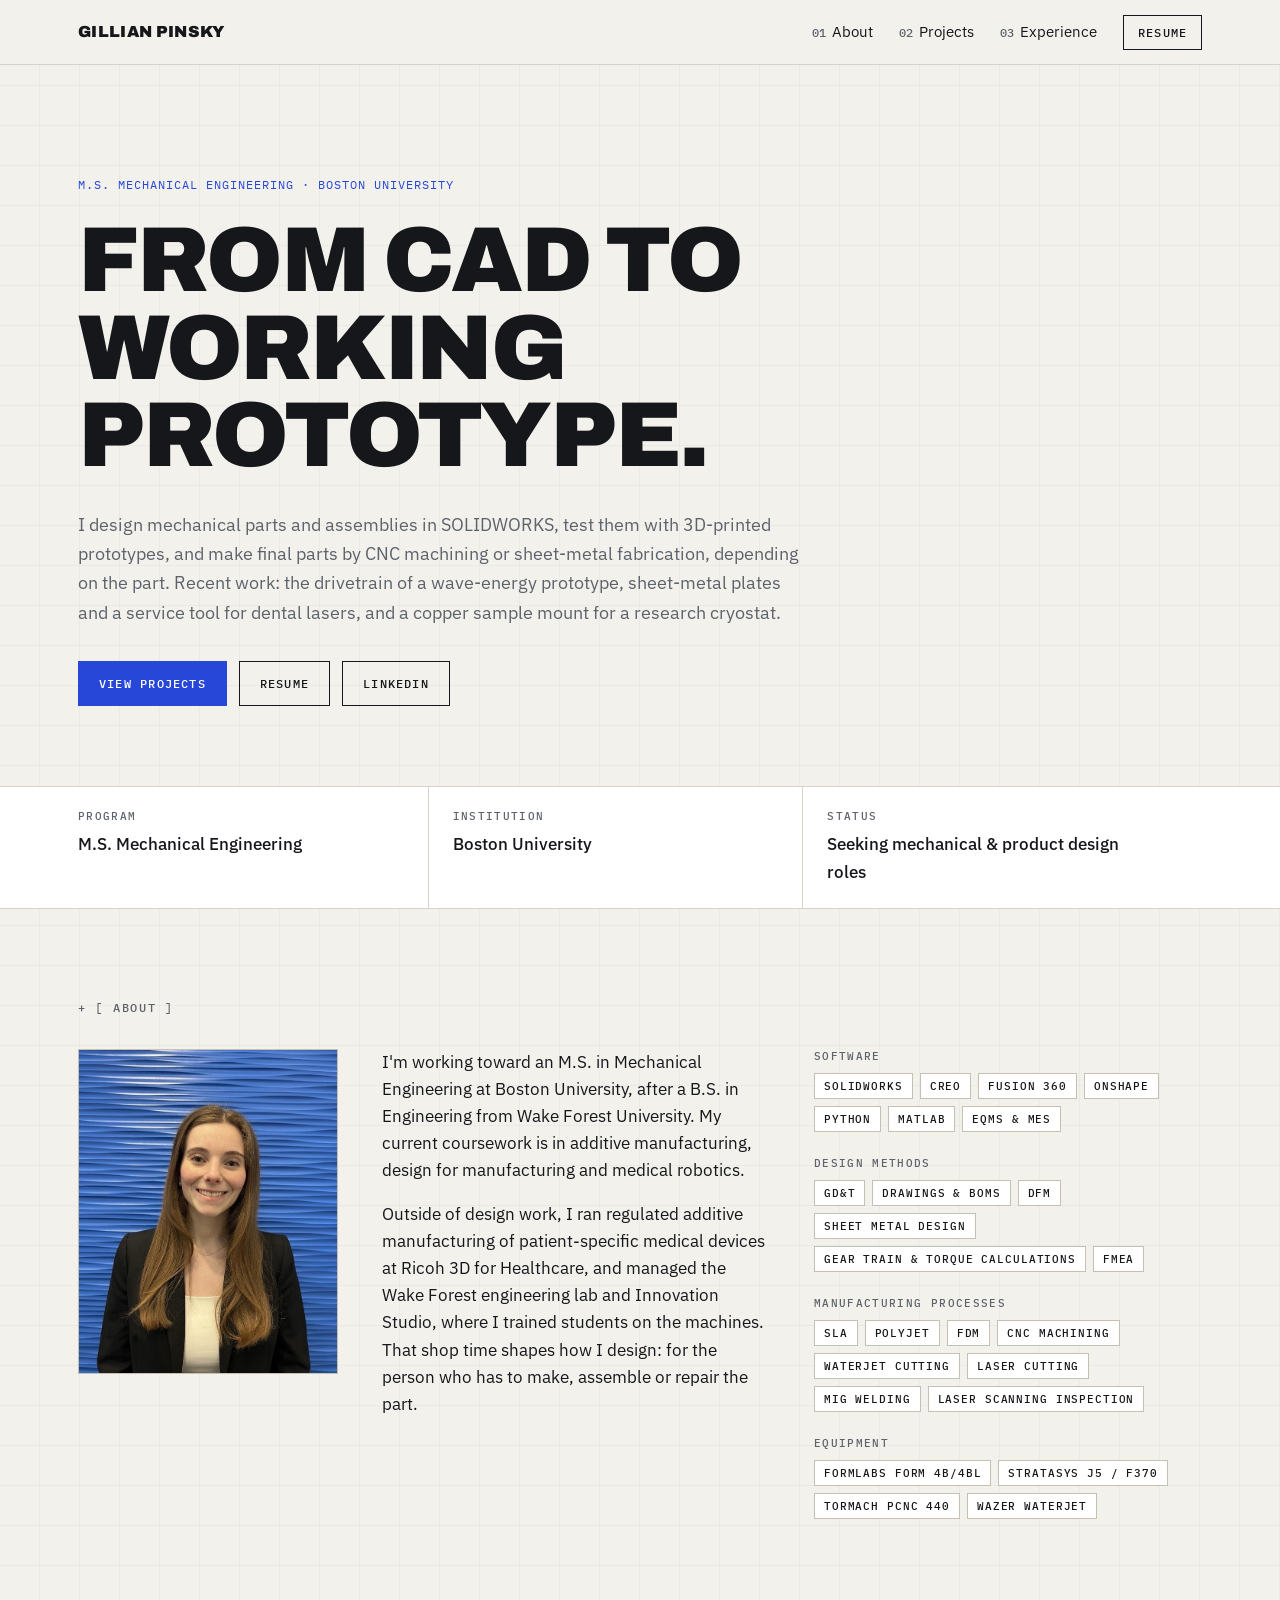
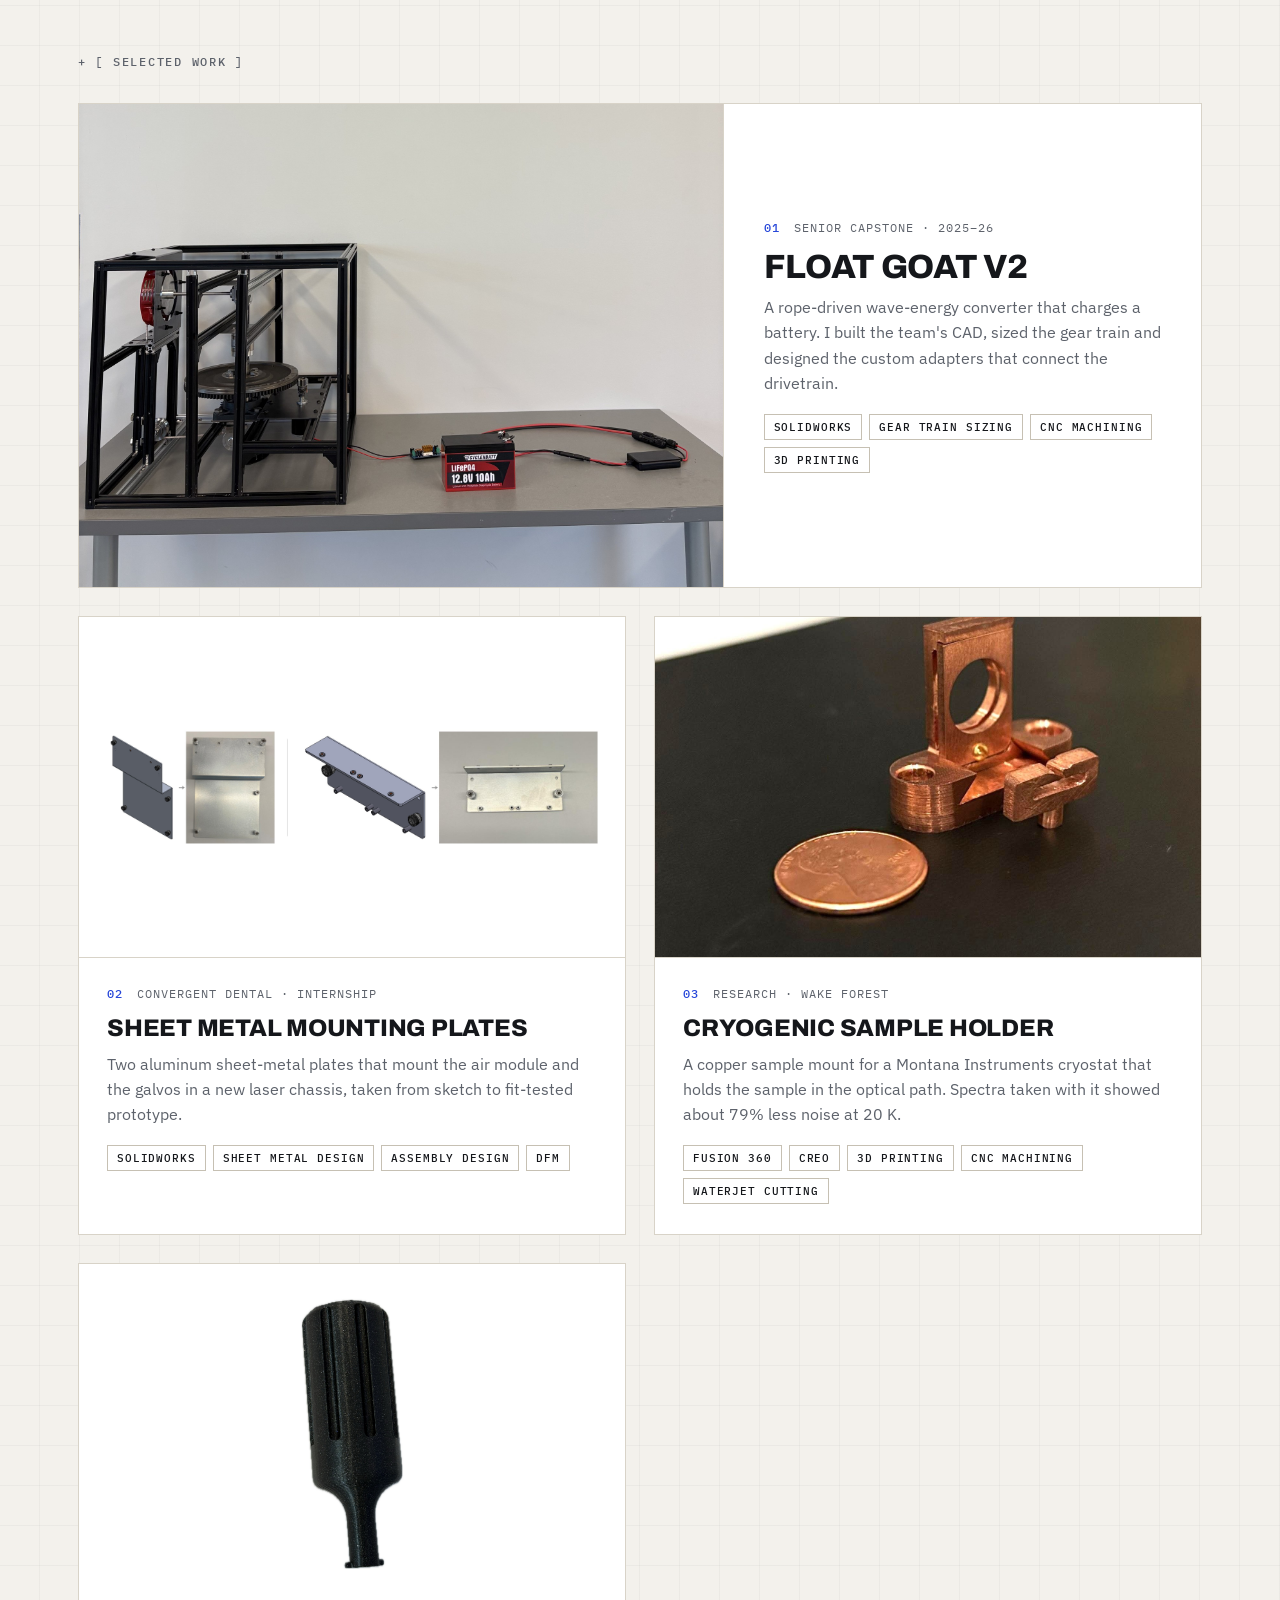
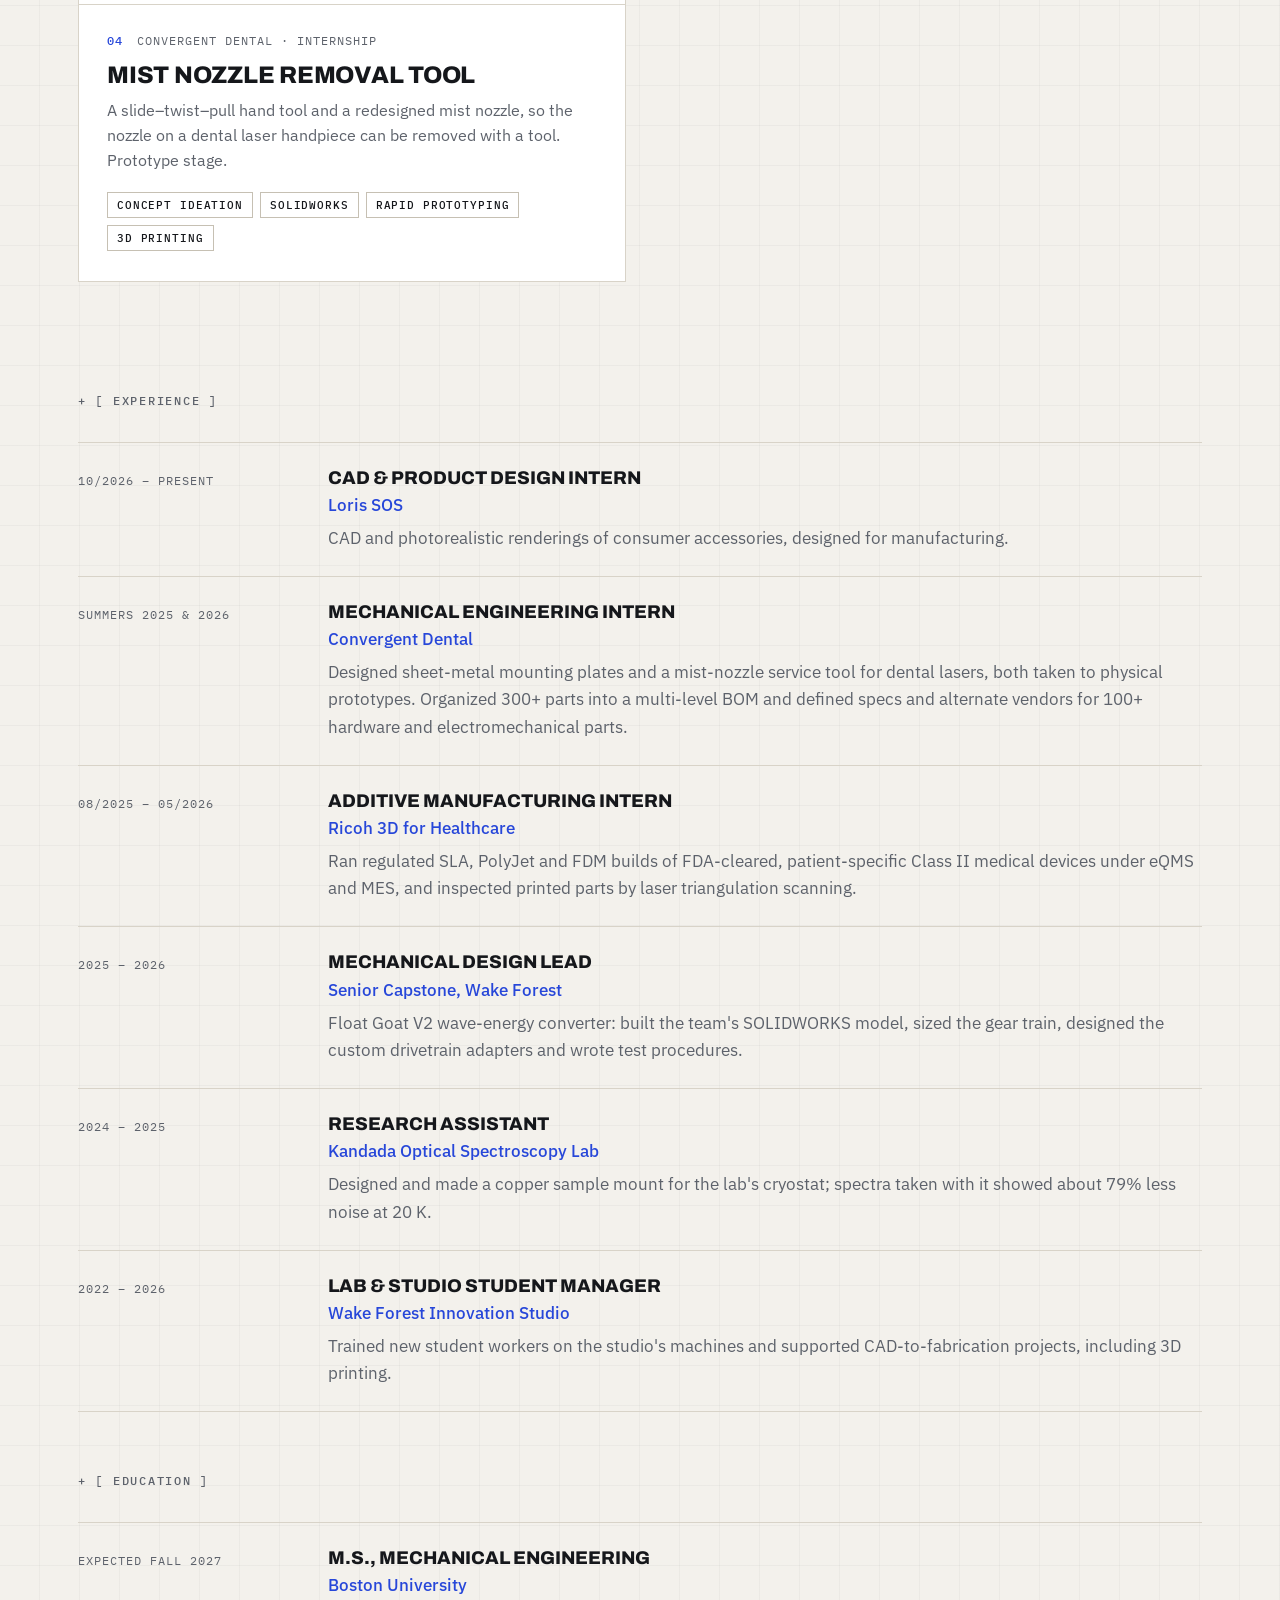
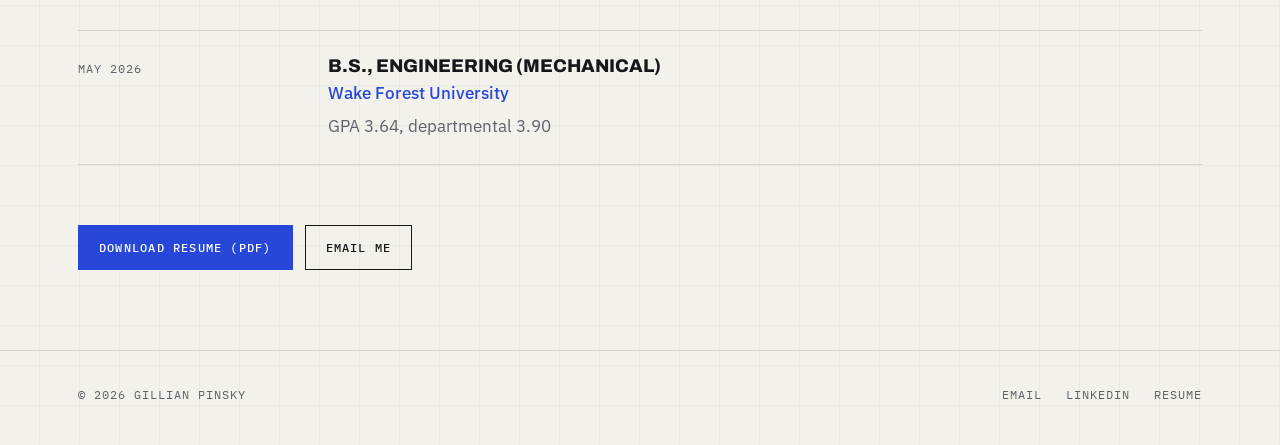
==== commit cc508f27: "Replace Float Goat home card image with Gillian's new photo, cropped so the full prototype and batte" ====
--- a/index.html
+++ b/index.html
@@ -10,7 +10,7 @@
 <meta property="og:image" content="assets/float-goat/prototype-front-three-quarter-1.jpg">
 <link rel="icon" href="data:image/svg+xml,<svg xmlns='http://www.w3.org/2000/svg' viewBox='0 0 100 100'><rect width='100' height='100' fill='%2314161a'/><text x='50' y='66' font-size='46' text-anchor='middle' fill='%23f2f0eb' font-family='Arial' font-weight='900'>GP</text></svg>">
 <link rel="preconnect" href="https://fonts.googleapis.com"><link rel="preconnect" href="https://fonts.gstatic.com" crossorigin><link href="https://fonts.googleapis.com/css2?family=Archivo:wght@500;700;800;900&family=IBM+Plex+Mono:wght@400;500&family=IBM+Plex+Sans:wght@400;500;600&display=swap" rel="stylesheet">
-<link rel="stylesheet" href="css/style.css?v=1794262523">
+<link rel="stylesheet" href="css/style.css?v=1794275269">
 </head>
 <body>
 <header class="hdr"><div class="wrap">
@@ -52,7 +52,7 @@
 <section id="projects" class="sec"><div class="wrap">
 <div class="label">+ [ SELECTED WORK ]</div>
 <div class="cards"><a class="card" href="projects/float-goat.html">
-<div class="thumb"><img src="assets/float-goat/prototype-front-three-quarter-1.jpg" alt="Float Goat V2" loading="lazy"></div>
+<div class="thumb"><img src="assets/float-goat/card-float-goat-v2.jpg" alt="Float Goat V2" loading="lazy"></div>
 <div class="card-body"><div class="mono row"><b>01</b><span>SENIOR CAPSTONE &middot; 2025&ndash;26</span></div>
 <h3>Float Goat V2</h3><p>A rope-driven wave-energy converter that charges a battery. I built the team's CAD, sized the gear train and designed the custom adapters that connect the drivetrain.</p><div class="chips"><span>SOLIDWORKS</span><span>Gear train sizing</span><span>CNC machining</span><span>3D printing</span></div></div></a><a class="card" href="projects/sheet-metal-plates.html">
 <div class="thumb pad"><img src="assets/plates/hero-cad-to-prototype.jpg" alt="Sheet Metal Mounting Plates" loading="lazy"></div>
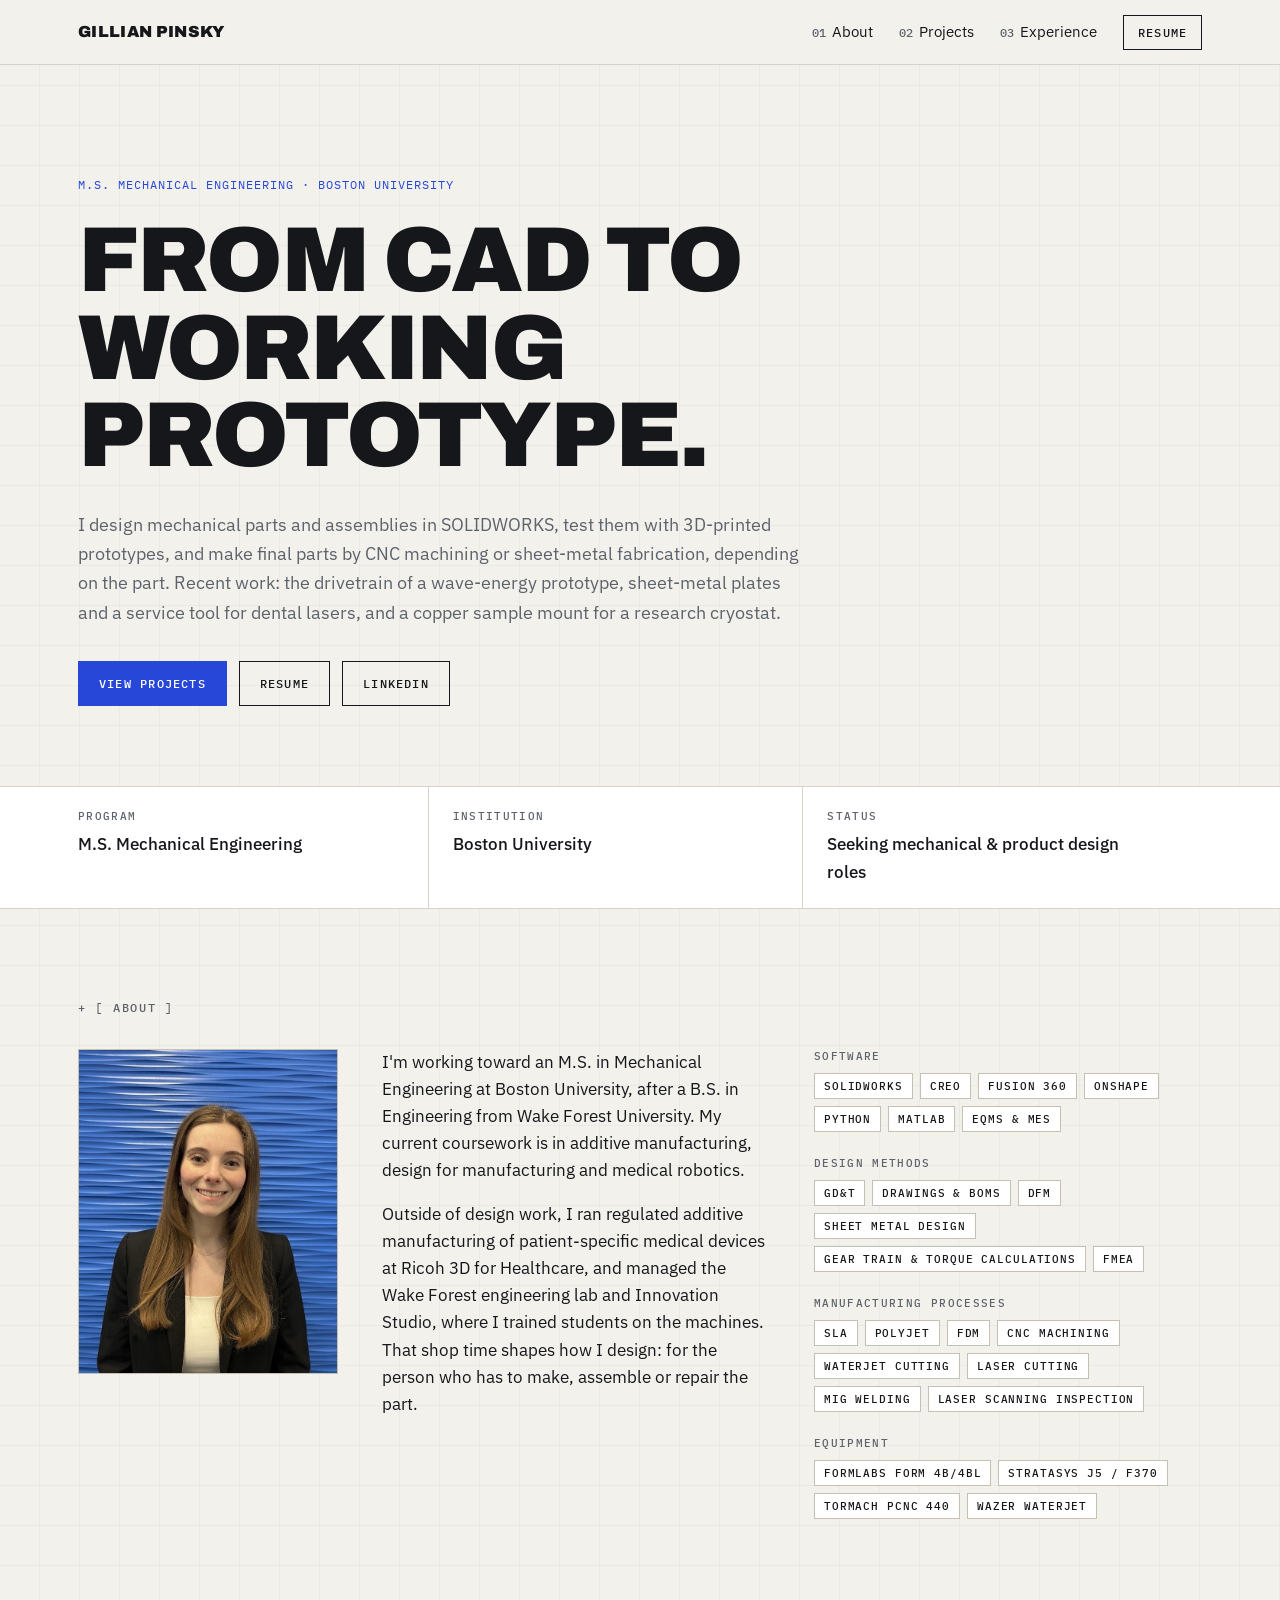
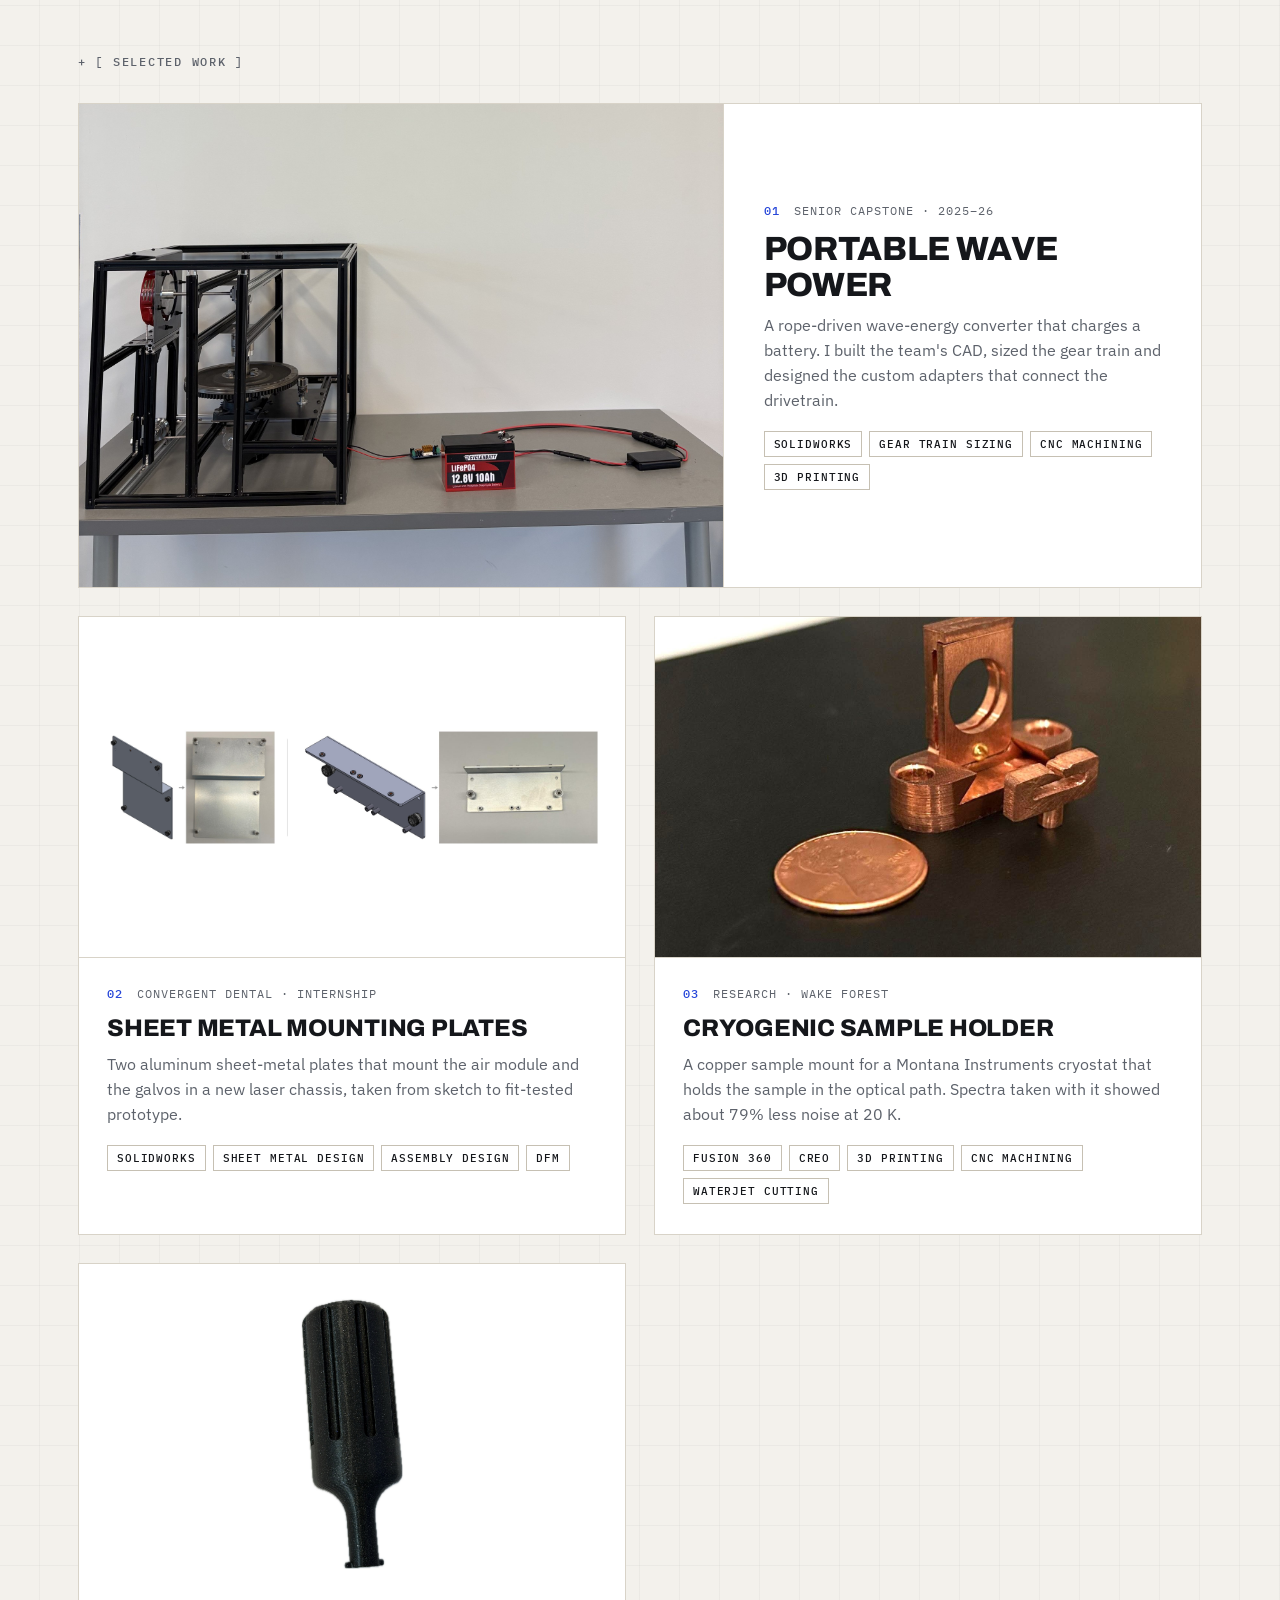
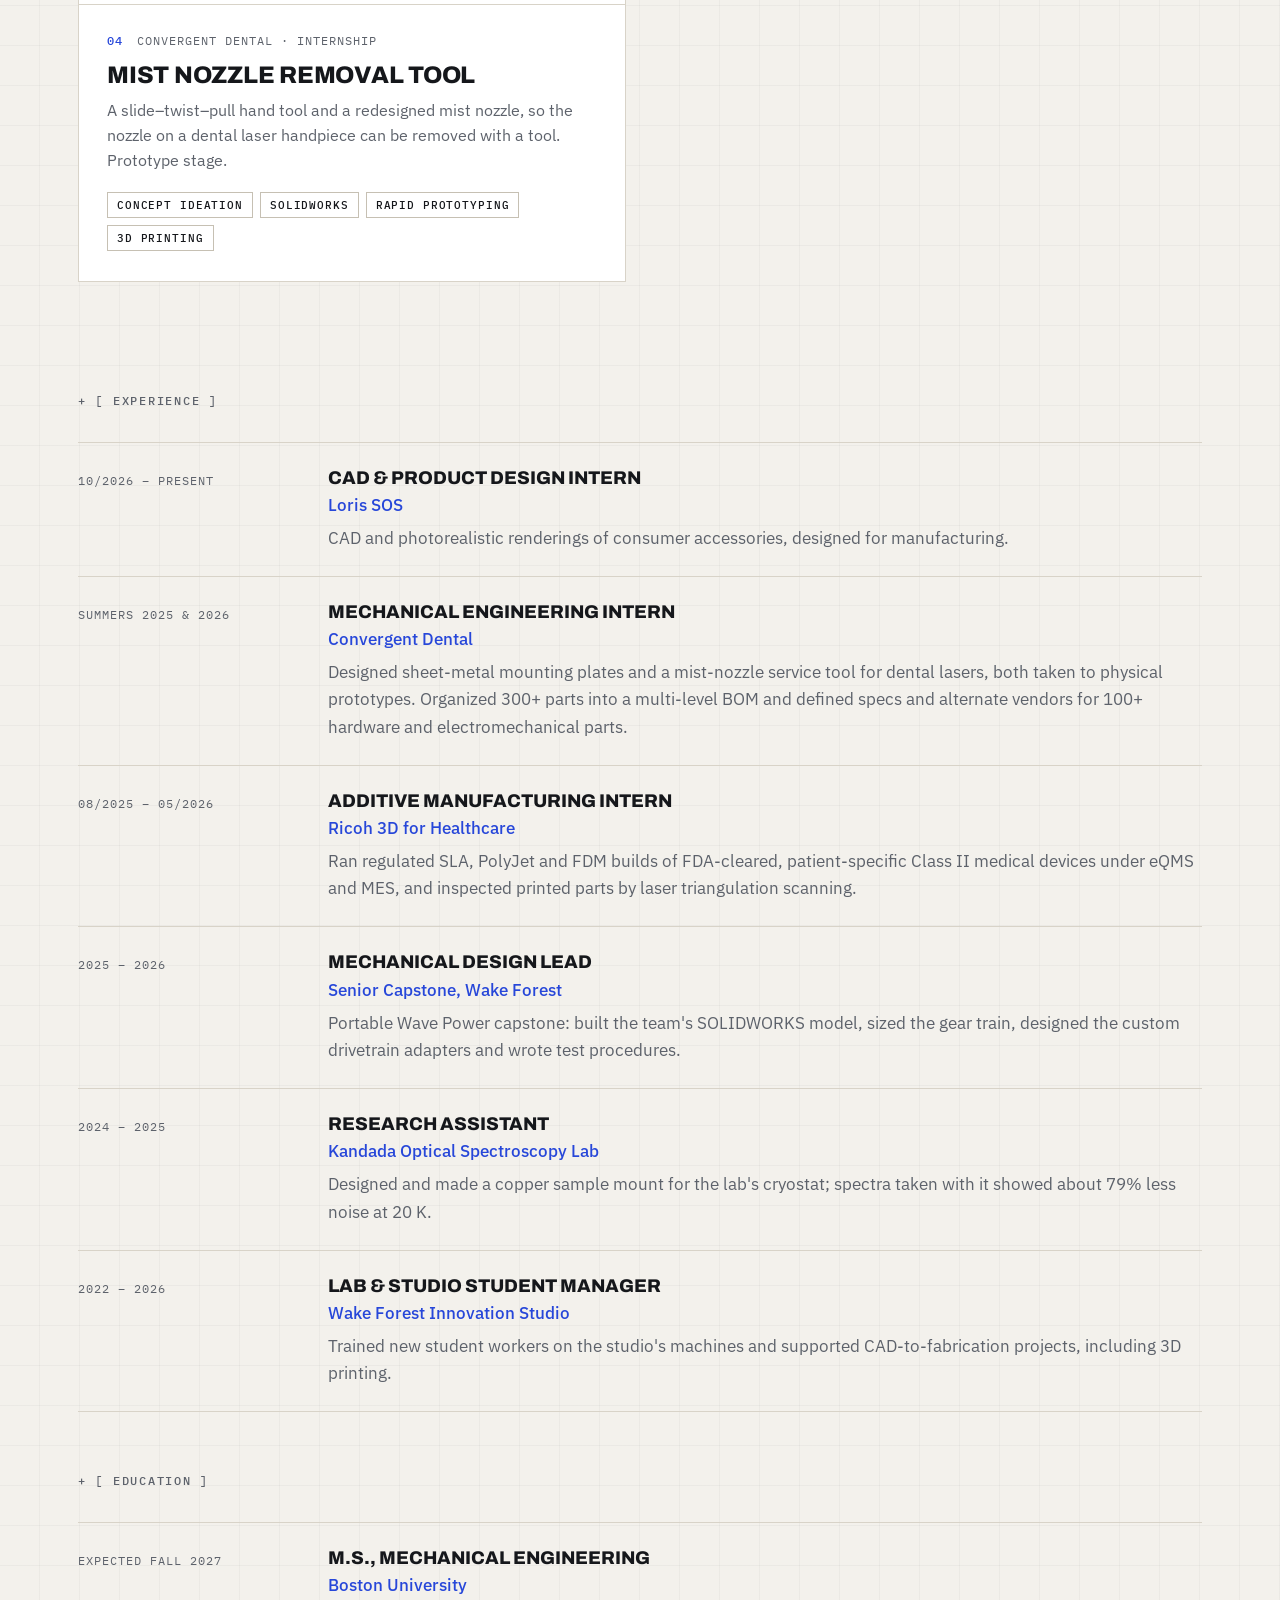
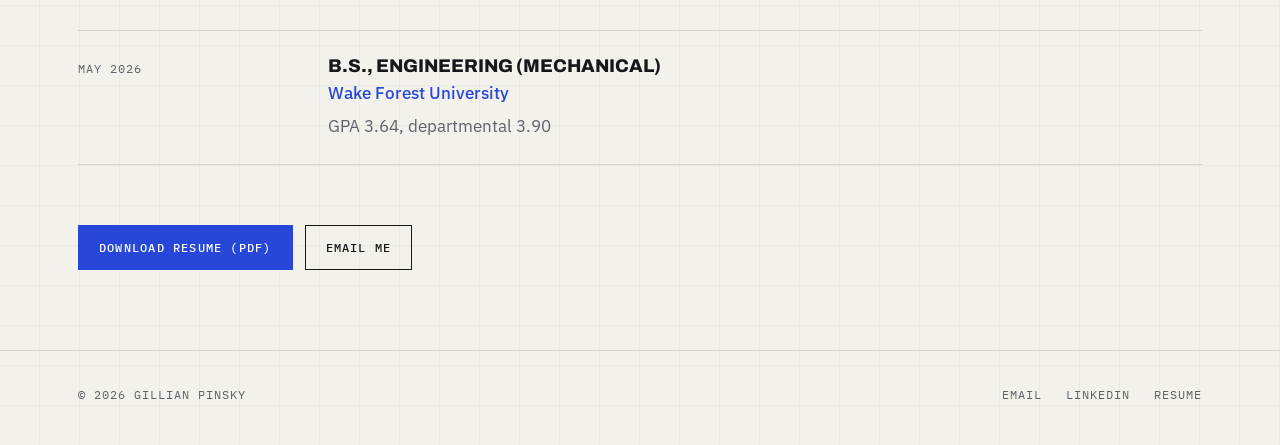
==== commit b38d994a: "Rename Float Goat V2 project to Portable Wave Power Co-Authored-By: Claude Opus 5.5 <noreply@anthrop" ====
--- a/index.html
+++ b/index.html
@@ -10,7 +10,7 @@
 <meta property="og:image" content="assets/float-goat/prototype-front-three-quarter-1.jpg">
 <link rel="icon" href="data:image/svg+xml,<svg xmlns='http://www.w3.org/2000/svg' viewBox='0 0 100 100'><rect width='100' height='100' fill='%2314161a'/><text x='50' y='66' font-size='46' text-anchor='middle' fill='%23f2f0eb' font-family='Arial' font-weight='900'>GP</text></svg>">
 <link rel="preconnect" href="https://fonts.googleapis.com"><link rel="preconnect" href="https://fonts.gstatic.com" crossorigin><link href="https://fonts.googleapis.com/css2?family=Archivo:wght@500;700;800;900&family=IBM+Plex+Mono:wght@400;500&family=IBM+Plex+Sans:wght@400;500;600&display=swap" rel="stylesheet">
-<link rel="stylesheet" href="css/style.css?v=1794275269">
+<link rel="stylesheet" href="css/style.css?v=1794275508">
 </head>
 <body>
 <header class="hdr"><div class="wrap">
@@ -52,9 +52,9 @@
 <section id="projects" class="sec"><div class="wrap">
 <div class="label">+ [ SELECTED WORK ]</div>
 <div class="cards"><a class="card" href="projects/float-goat.html">
-<div class="thumb"><img src="assets/float-goat/card-float-goat-v2.jpg" alt="Float Goat V2" loading="lazy"></div>
+<div class="thumb"><img src="assets/float-goat/card-float-goat-v2.jpg" alt="Portable Wave Power" loading="lazy"></div>
 <div class="card-body"><div class="mono row"><b>01</b><span>SENIOR CAPSTONE &middot; 2025&ndash;26</span></div>
-<h3>Float Goat V2</h3><p>A rope-driven wave-energy converter that charges a battery. I built the team's CAD, sized the gear train and designed the custom adapters that connect the drivetrain.</p><div class="chips"><span>SOLIDWORKS</span><span>Gear train sizing</span><span>CNC machining</span><span>3D printing</span></div></div></a><a class="card" href="projects/sheet-metal-plates.html">
+<h3>Portable Wave Power</h3><p>A rope-driven wave-energy converter that charges a battery. I built the team's CAD, sized the gear train and designed the custom adapters that connect the drivetrain.</p><div class="chips"><span>SOLIDWORKS</span><span>Gear train sizing</span><span>CNC machining</span><span>3D printing</span></div></div></a><a class="card" href="projects/sheet-metal-plates.html">
 <div class="thumb pad"><img src="assets/plates/hero-cad-to-prototype.jpg" alt="Sheet Metal Mounting Plates" loading="lazy"></div>
 <div class="card-body"><div class="mono row"><b>02</b><span>CONVERGENT DENTAL &middot; INTERNSHIP</span></div>
 <h3>Sheet Metal Mounting Plates</h3><p>Two aluminum sheet-metal plates that mount the air module and the galvos in a new laser chassis, taken from sketch to fit-tested prototype.</p><div class="chips"><span>SOLIDWORKS</span><span>Sheet metal design</span><span>Assembly design</span><span>DFM</span></div></div></a><a class="card" href="projects/cryogenic-sample-holder.html">
@@ -68,7 +68,7 @@
 
 <section id="experience" class="sec"><div class="wrap">
 <div class="label">+ [ EXPERIENCE ]</div>
-<div class="xp"><div class="xp-row"><div class="mono when">10/2026 &ndash; Present</div><div><h3>CAD &amp; Product Design Intern</h3><div class="org">Loris SOS</div><p>CAD and photorealistic renderings of consumer accessories, designed for manufacturing.</p></div></div><div class="xp-row"><div class="mono when">Summers 2025 &amp; 2026</div><div><h3>Mechanical Engineering Intern</h3><div class="org">Convergent Dental</div><p>Designed sheet-metal mounting plates and a mist-nozzle service tool for dental lasers, both taken to physical prototypes. Organized 300+ parts into a multi-level BOM and defined specs and alternate vendors for 100+ hardware and electromechanical parts.</p></div></div><div class="xp-row"><div class="mono when">08/2025 &ndash; 05/2026</div><div><h3>Additive Manufacturing Intern</h3><div class="org">Ricoh 3D for Healthcare</div><p>Ran regulated SLA, PolyJet and FDM builds of FDA-cleared, patient-specific Class II medical devices under eQMS and MES, and inspected printed parts by laser triangulation scanning.</p></div></div><div class="xp-row"><div class="mono when">2025 &ndash; 2026</div><div><h3>Mechanical Design Lead</h3><div class="org">Senior Capstone, Wake Forest</div><p>Float Goat V2 wave-energy converter: built the team's SOLIDWORKS model, sized the gear train, designed the custom drivetrain adapters and wrote test procedures.</p></div></div><div class="xp-row"><div class="mono when">2024 &ndash; 2025</div><div><h3>Research Assistant</h3><div class="org">Kandada Optical Spectroscopy Lab</div><p>Designed and made a copper sample mount for the lab's cryostat; spectra taken with it showed about 79% less noise at 20 K.</p></div></div><div class="xp-row"><div class="mono when">2022 &ndash; 2026</div><div><h3>Lab &amp; Studio Student Manager</h3><div class="org">Wake Forest Innovation Studio</div><p>Trained new student workers on the studio's machines and supported CAD-to-fabrication projects, including 3D printing.</p></div></div></div>
+<div class="xp"><div class="xp-row"><div class="mono when">10/2026 &ndash; Present</div><div><h3>CAD &amp; Product Design Intern</h3><div class="org">Loris SOS</div><p>CAD and photorealistic renderings of consumer accessories, designed for manufacturing.</p></div></div><div class="xp-row"><div class="mono when">Summers 2025 &amp; 2026</div><div><h3>Mechanical Engineering Intern</h3><div class="org">Convergent Dental</div><p>Designed sheet-metal mounting plates and a mist-nozzle service tool for dental lasers, both taken to physical prototypes. Organized 300+ parts into a multi-level BOM and defined specs and alternate vendors for 100+ hardware and electromechanical parts.</p></div></div><div class="xp-row"><div class="mono when">08/2025 &ndash; 05/2026</div><div><h3>Additive Manufacturing Intern</h3><div class="org">Ricoh 3D for Healthcare</div><p>Ran regulated SLA, PolyJet and FDM builds of FDA-cleared, patient-specific Class II medical devices under eQMS and MES, and inspected printed parts by laser triangulation scanning.</p></div></div><div class="xp-row"><div class="mono when">2025 &ndash; 2026</div><div><h3>Mechanical Design Lead</h3><div class="org">Senior Capstone, Wake Forest</div><p>Portable Wave Power capstone: built the team's SOLIDWORKS model, sized the gear train, designed the custom drivetrain adapters and wrote test procedures.</p></div></div><div class="xp-row"><div class="mono when">2024 &ndash; 2025</div><div><h3>Research Assistant</h3><div class="org">Kandada Optical Spectroscopy Lab</div><p>Designed and made a copper sample mount for the lab's cryostat; spectra taken with it showed about 79% less noise at 20 K.</p></div></div><div class="xp-row"><div class="mono when">2022 &ndash; 2026</div><div><h3>Lab &amp; Studio Student Manager</h3><div class="org">Wake Forest Innovation Studio</div><p>Trained new student workers on the studio's machines and supported CAD-to-fabrication projects, including 3D printing.</p></div></div></div>
 <div class="label">+ [ EDUCATION ]</div>
 <div class="xp">
 <div class="xp-row"><div class="mono when">Expected Fall 2027</div><div><h3>M.S., Mechanical Engineering</h3><div class="org">Boston University</div></div></div>
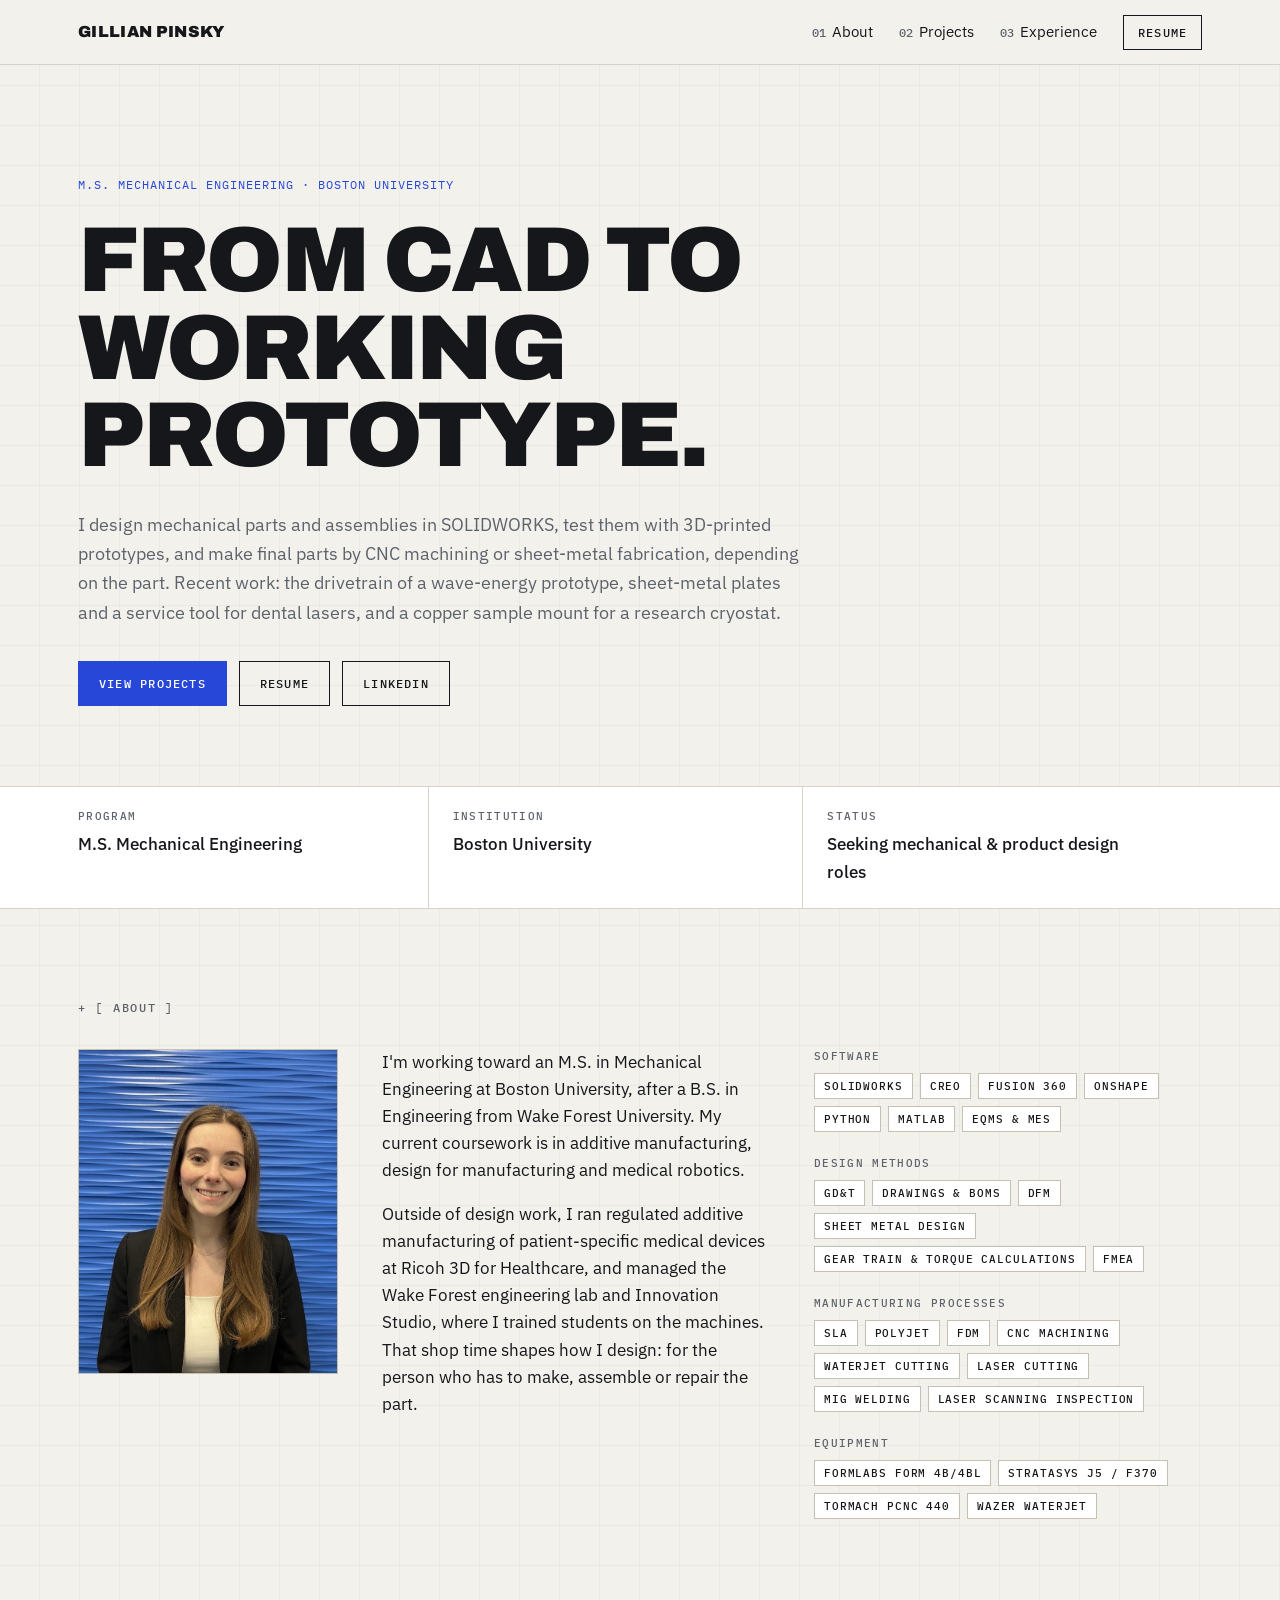
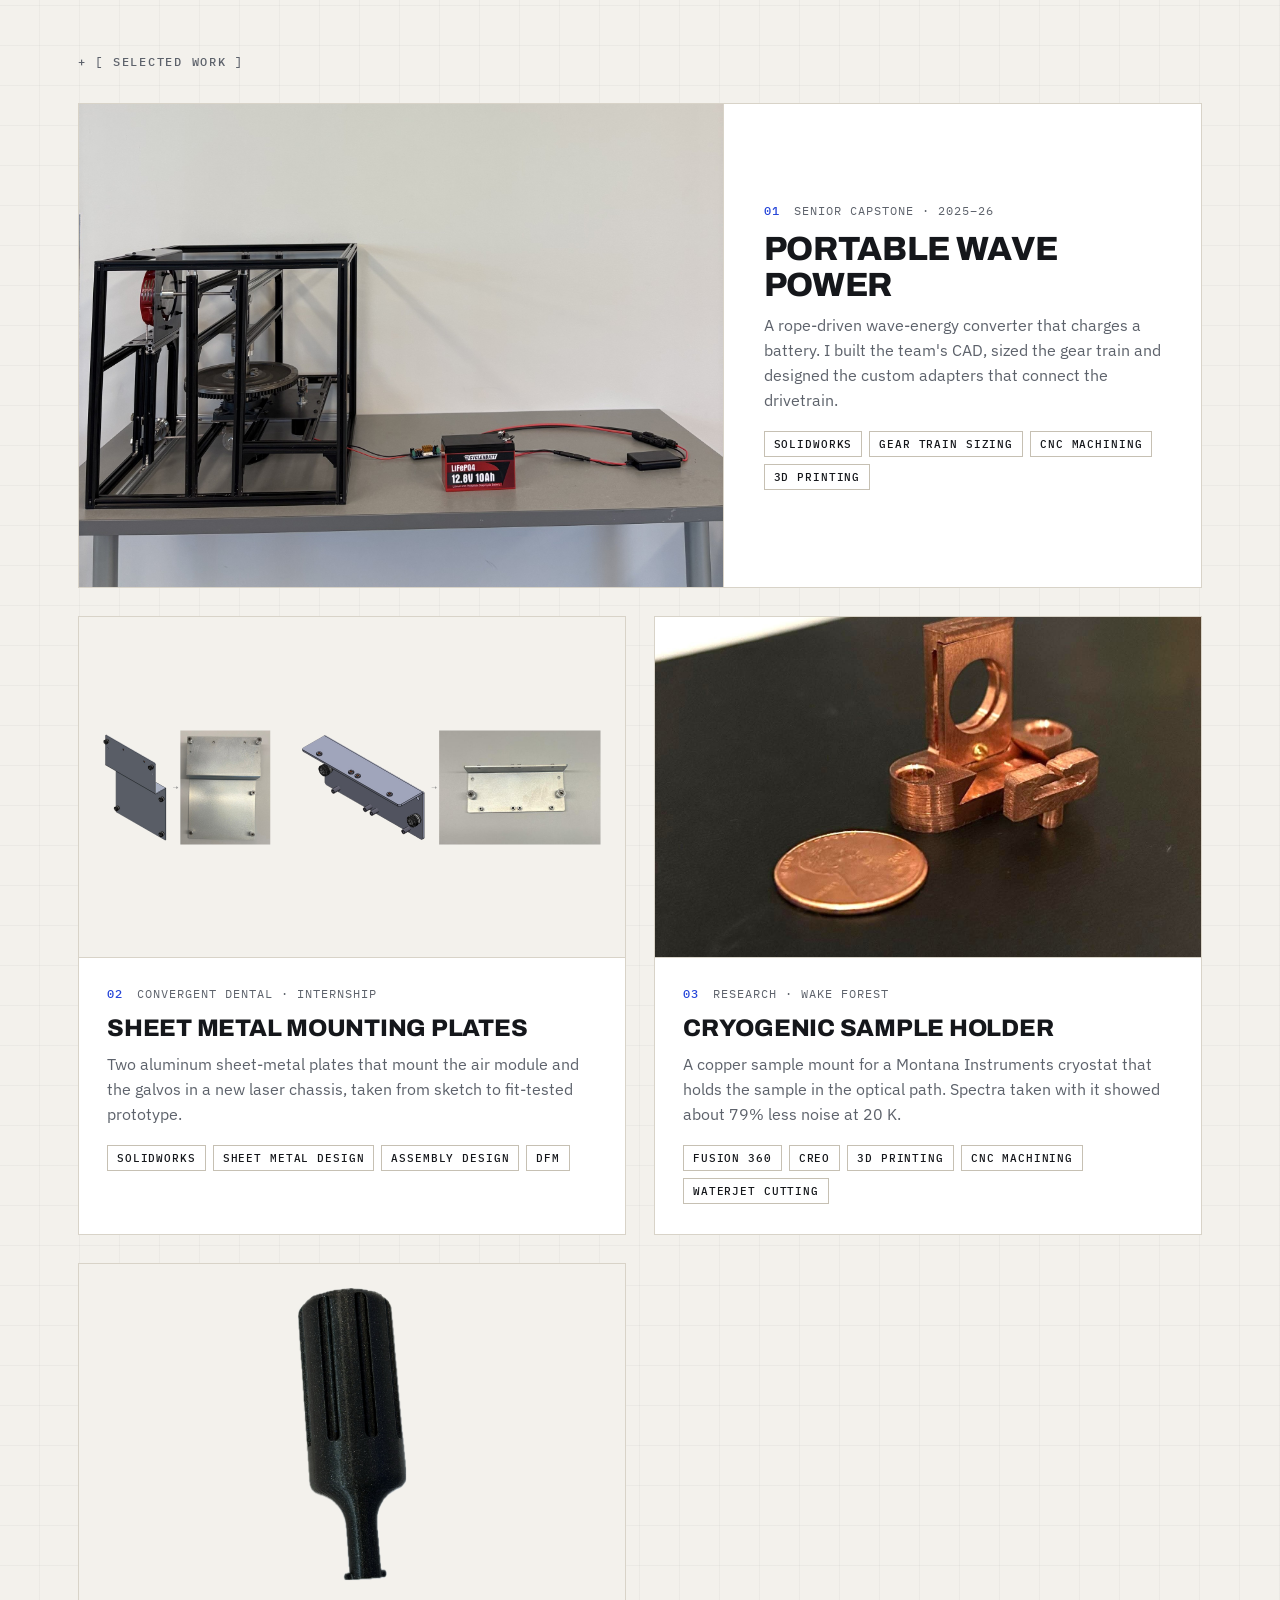
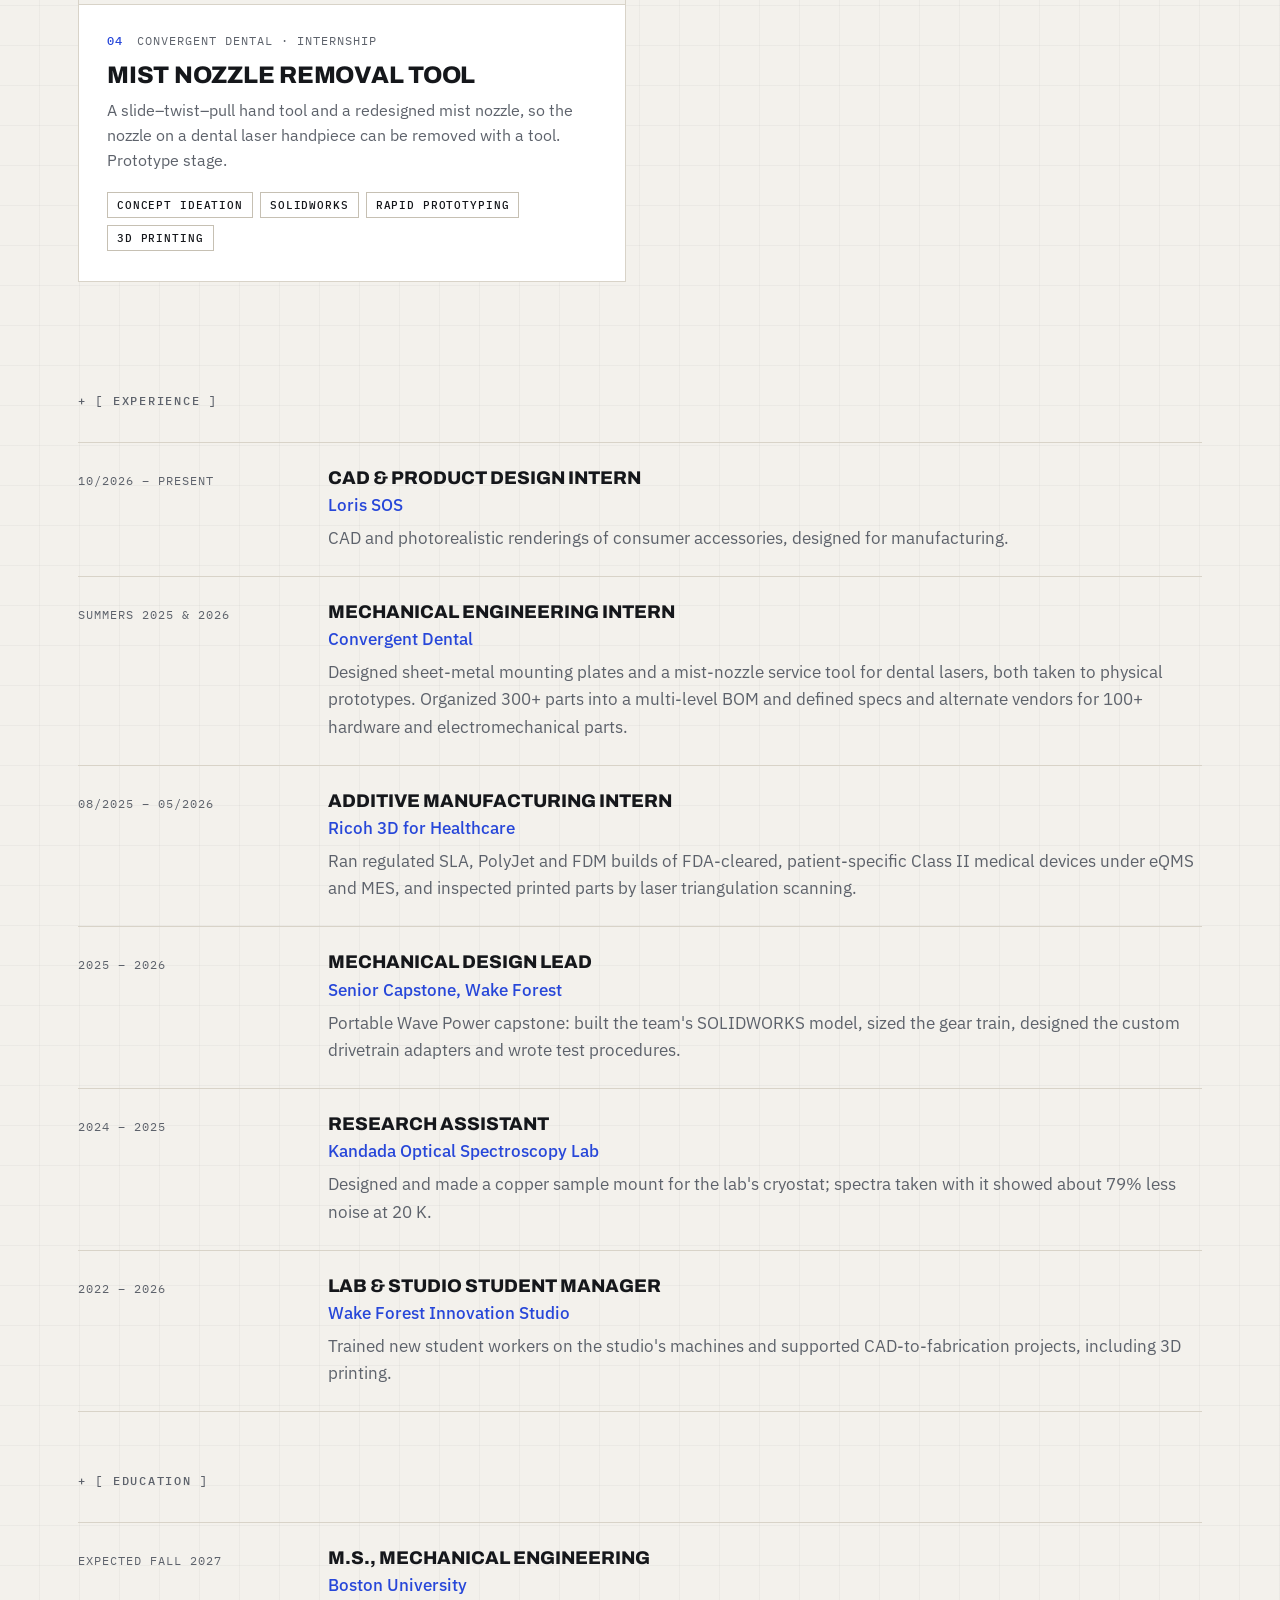
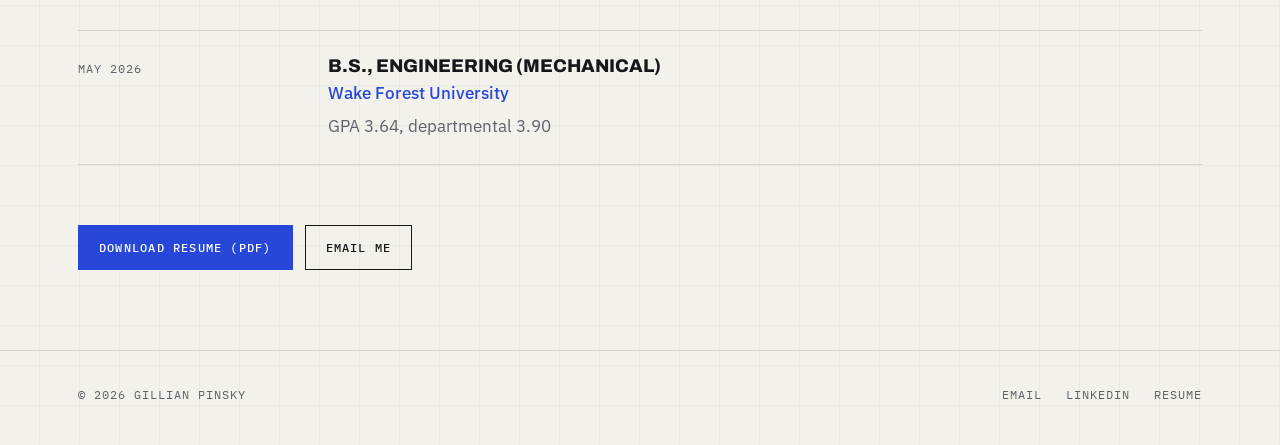
==== commit d9e65460: "New hero photo; remove white boxes behind images site-wide (transparent backgrounds) Co-Authored-By:" ====
--- a/index.html
+++ b/index.html
@@ -10,7 +10,7 @@
 <meta property="og:image" content="assets/float-goat/prototype-front-three-quarter-1.jpg">
 <link rel="icon" href="data:image/svg+xml,<svg xmlns='http://www.w3.org/2000/svg' viewBox='0 0 100 100'><rect width='100' height='100' fill='%2314161a'/><text x='50' y='66' font-size='46' text-anchor='middle' fill='%23f2f0eb' font-family='Arial' font-weight='900'>GP</text></svg>">
 <link rel="preconnect" href="https://fonts.googleapis.com"><link rel="preconnect" href="https://fonts.gstatic.com" crossorigin><link href="https://fonts.googleapis.com/css2?family=Archivo:wght@500;700;800;900&family=IBM+Plex+Mono:wght@400;500&family=IBM+Plex+Sans:wght@400;500;600&display=swap" rel="stylesheet">
-<link rel="stylesheet" href="css/style.css?v=1794275508">
+<link rel="stylesheet" href="css/style.css?v=1794276130">
 </head>
 <body>
 <header class="hdr"><div class="wrap">
@@ -55,13 +55,13 @@
 <div class="thumb"><img src="assets/float-goat/card-float-goat-v2.jpg" alt="Portable Wave Power" loading="lazy"></div>
 <div class="card-body"><div class="mono row"><b>01</b><span>SENIOR CAPSTONE &middot; 2025&ndash;26</span></div>
 <h3>Portable Wave Power</h3><p>A rope-driven wave-energy converter that charges a battery. I built the team's CAD, sized the gear train and designed the custom adapters that connect the drivetrain.</p><div class="chips"><span>SOLIDWORKS</span><span>Gear train sizing</span><span>CNC machining</span><span>3D printing</span></div></div></a><a class="card" href="projects/sheet-metal-plates.html">
-<div class="thumb pad"><img src="assets/plates/hero-cad-to-prototype.jpg" alt="Sheet Metal Mounting Plates" loading="lazy"></div>
+<div class="thumb pad"><img src="assets/plates/hero-cad-to-prototype.png" alt="Sheet Metal Mounting Plates" loading="lazy"></div>
 <div class="card-body"><div class="mono row"><b>02</b><span>CONVERGENT DENTAL &middot; INTERNSHIP</span></div>
 <h3>Sheet Metal Mounting Plates</h3><p>Two aluminum sheet-metal plates that mount the air module and the galvos in a new laser chassis, taken from sketch to fit-tested prototype.</p><div class="chips"><span>SOLIDWORKS</span><span>Sheet metal design</span><span>Assembly design</span><span>DFM</span></div></div></a><a class="card" href="projects/cryogenic-sample-holder.html">
 <div class="thumb"><img src="assets/cryo/machined-final-penny.jpg" alt="Cryogenic Sample Holder" loading="lazy"></div>
 <div class="card-body"><div class="mono row"><b>03</b><span>RESEARCH &middot; WAKE FOREST</span></div>
 <h3>Cryogenic Sample Holder</h3><p>A copper sample mount for a Montana Instruments cryostat that holds the sample in the optical path. Spectra taken with it showed about 79% less noise at 20 K.</p><div class="chips"><span>Fusion 360</span><span>Creo</span><span>3D printing</span><span>CNC machining</span><span>Waterjet cutting</span></div></div></a><a class="card" href="projects/mist-nozzle-tool.html">
-<div class="thumb pad"><img src="assets/nozzle/printed-tool.jpg" alt="Mist Nozzle Removal Tool" loading="lazy"></div>
+<div class="thumb pad"><img src="assets/nozzle/printed-tool.png" alt="Mist Nozzle Removal Tool" loading="lazy"></div>
 <div class="card-body"><div class="mono row"><b>04</b><span>CONVERGENT DENTAL &middot; INTERNSHIP</span></div>
 <h3>Mist Nozzle Removal Tool</h3><p>A slide&ndash;twist&ndash;pull hand tool and a redesigned mist nozzle, so the nozzle on a dental laser handpiece can be removed with a tool. Prototype stage.</p><div class="chips"><span>Concept ideation</span><span>SOLIDWORKS</span><span>Rapid prototyping</span><span>3D printing</span></div></div></a></div>
 </div></section>
--- a/css/style.css
+++ b/css/style.css
@@ -167,3 +167,9 @@
 .block-text .btns{margin-top:18px}
 .block-text .table-wrap+ul{margin-top:14px}
 .spec{color:#8a5a00;font-weight:600}
+
+/* 2026-11-10 Gillian: no white boxes behind images; images sit on the page background */
+.frame{background:transparent;border:0}
+.fig.pad .frame{padding:0}
+.thumb{background:var(--bg)}
+.card:first-child .thumb{background:var(--bg)}
